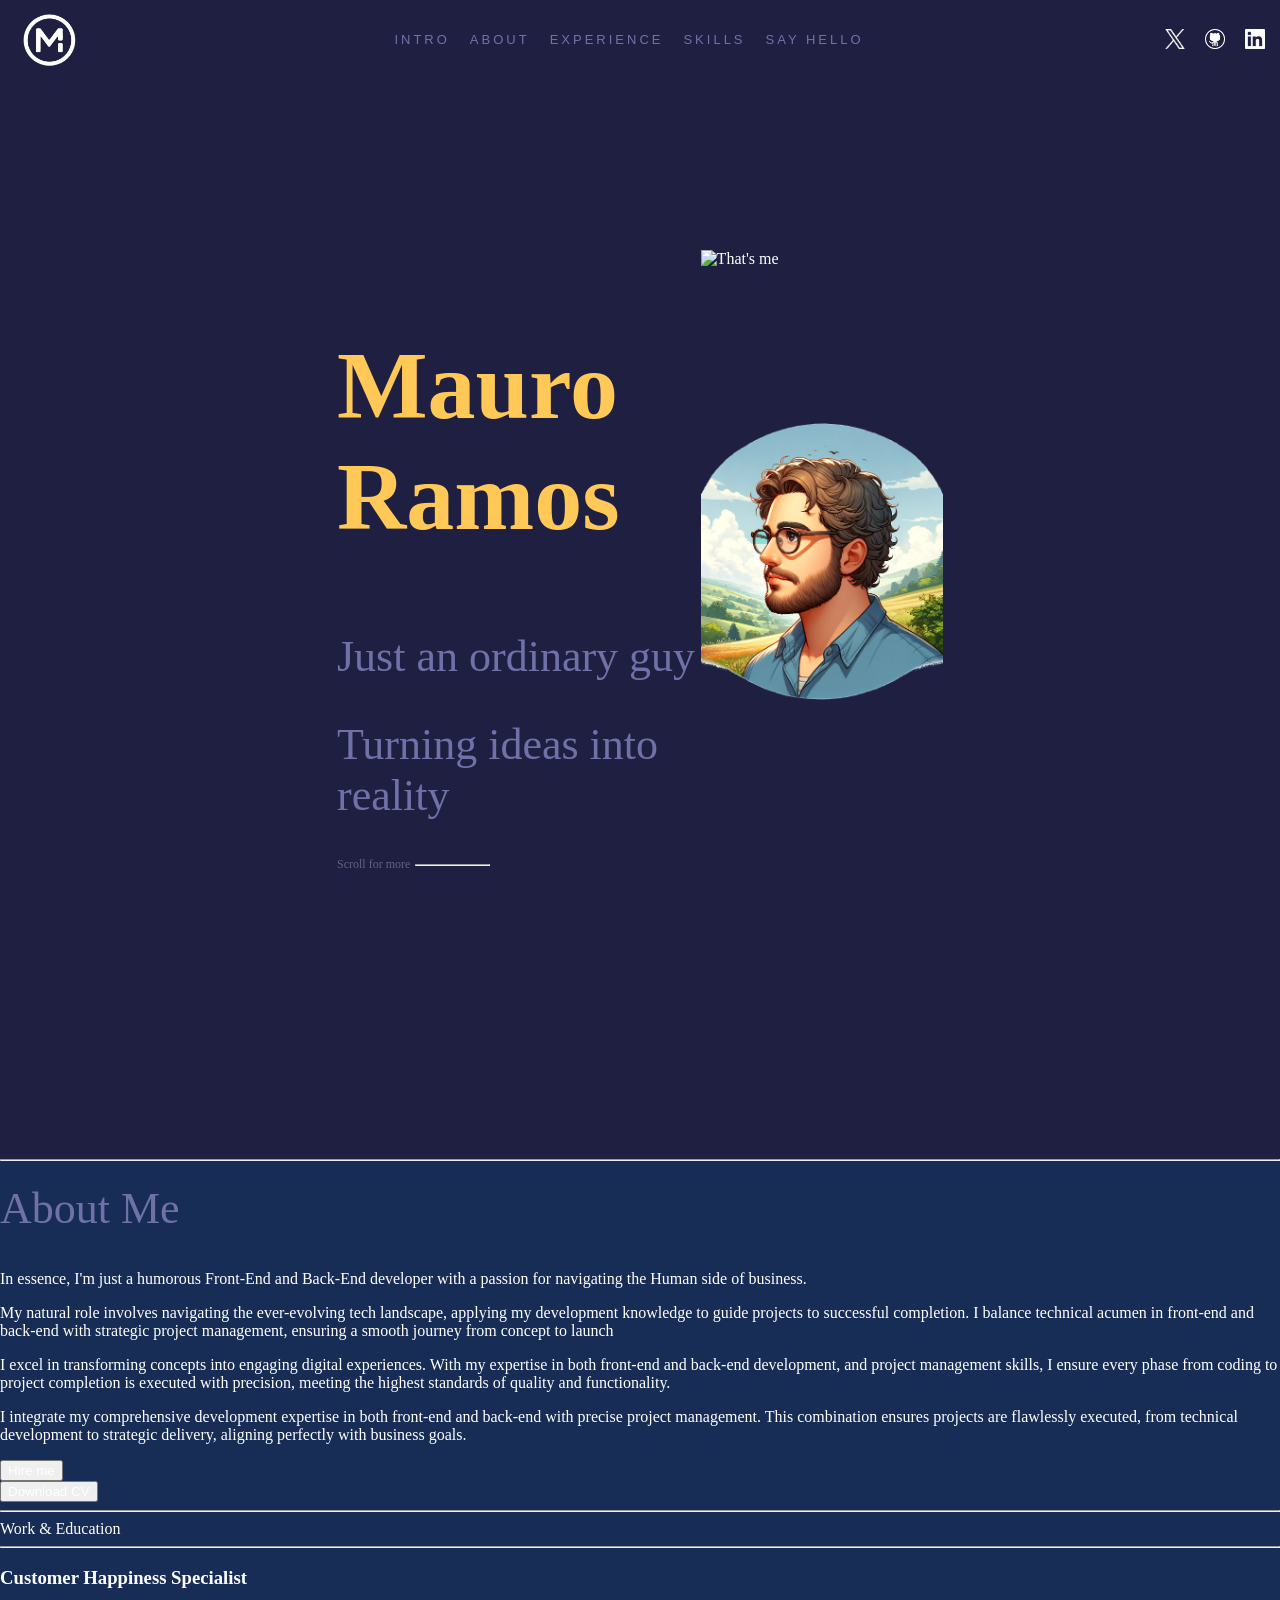
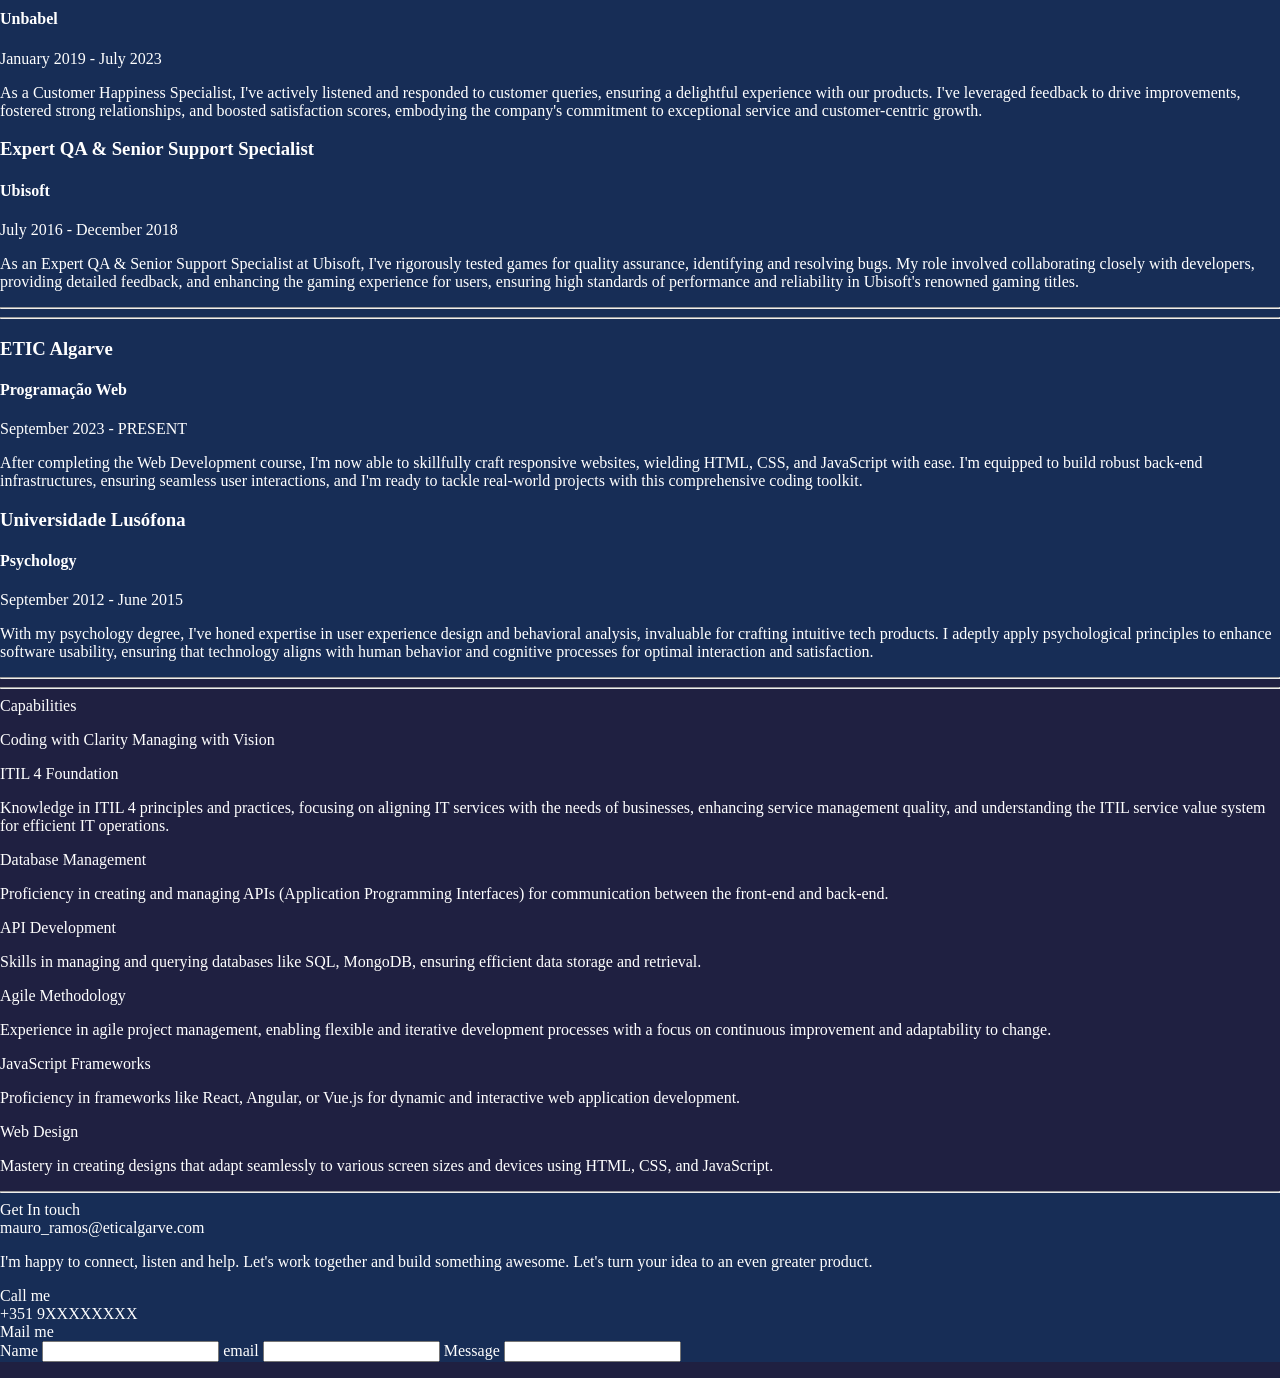
==== index.html @ 8272f9c1 "Initial commit" ====
<!DOCTYPE html>
<html lang="en">
<head>
    <meta charset="UTF-8">
    <meta name="viewport" content="width=device-width, initial-scale=1.0">
    <title></title>
    <link rel="stylesheet" href="styles/style.css">
</head>
<body>
    <header>
        <img class="logoMauro" src="styles/images/LOGO.png" alt="Mauro Ramos">
        <nav>
            <ul class="navList">
                <li>
                    <a class="navListText">Intro</a>
                </li>
                <li>
                    <a class="navListText">About</a>
                </li>
                <li>
                    <a class="navListText">Experience</a>
                </li>
                <li>
                    <a class="navListText">Skills</a>
                </li>
                <li>
                    <a class="navListText">Say Hello</a>
                </li>
            </ul>
        </nav>
        <ul class="logoList">
            <li>
                <a class="logoListLinks"><img class="socialLinkLogo" src="styles/images/X.png"></a>
            </li>
            <li>
                <a class="logoListLinks"><img class="socialLinkLogo" src="styles/images/GIT.png"></a>
            </li>
            <li>
                <a class="logoListLinks"><img class="socialLinkLogo" src="styles/images/IN.png"></a>
            </li>
        </ul>
    </header>
    <section class="heroSection">
            <div class="heroIntroText">
                <h1>Mauro Ramos</h1>
                <h2>Just an ordinary guy</h2>
                <h2>Turning ideas into reality</h2>
                <div class="heroIntroTextSub">
                    Scroll for more <hr class="after">
                </div>
            </div>
            <div class="profilePicContainer">
                <img class="profilePic" src="" alt="That's me">
            </div>
        </div>
    </section>
    <section class="aboutSection">
        <div class="aboutMe">
            <div class="headerAboutSection">
                <h2><hr class="before"> About Me</h2>
            </div>
            <div class="pitchAboutSection">
                <div class="aboutFourGrid">
                    <p>In essence, I'm just a humorous Front-End and Back-End developer with a passion for navigating the Human side of business.</p>
                    <p>My natural role involves navigating the ever-evolving tech landscape, applying my development knowledge to guide projects to successful completion. I balance technical acumen in front-end and back-end with strategic project management, ensuring a smooth journey from concept to launch</p>
                    <p>I excel in transforming concepts into engaging digital experiences. With my expertise in both front-end and back-end development, and project management skills, I ensure every phase from coding to project completion is executed with precision, meeting the highest standards of quality and functionality.</p>
                    <p>I integrate my comprehensive development expertise in both front-end and back-end with precise project management. This combination ensures projects are flawlessly executed, from technical development to strategic delivery, aligning perfectly with business goals.</p>
                </div>
            </div>
            <div class="buttonsAboutSection">
                <div class="aboutTwoGrid">
                    <div class="aboutButton">
                        <button>
                            Hire me
                        </button>
                    </div>
                    <div class="aboutButton">
                        <button>
                            Download CV
                        </button>
                    </div>
                </div>
            </div>
        </div>
        <div class="aboutExperience">
            <div class="headerExperienceSection">
                <hr class="before">
                Work & Education
            </div>
            <div class="experienceSection">
                <div class="experienceColumn">
                    <div class="timeline">
                        <hr class="beforeExperience">
                        <div class="timelineIconWrap">
                            <span class="timelineIcon">
                                <!--Not sure on how to insert Vectors here-->
                            </span>
                        </div>
                        <div class="timelineBlock">
                            <div class="timelineHeader">
                                <h3>Customer Happiness Specialist</h3>
                                <h4>Unbabel</h4>
                                January 2019 - July 2023
                            </div>
                            <p>As a Customer Happiness Specialist, I've actively listened and responded to customer queries, ensuring a delightful experience with our products. I've leveraged feedback to drive improvements, fostered strong relationships, and boosted satisfaction scores, embodying the company's commitment to exceptional service and customer-centric growth.
                            <div class="timelineBullet"></div>
                            <div class="timelineBlock">
                                <div class="timelineHeader">
                                    <h3>Expert QA & Senior Support Specialist</h3>
                                    <h4>Ubisoft</h4>
                                    July 2016 - December 2018
                                </div>
                                <p>As an Expert QA & Senior Support Specialist at Ubisoft, I've rigorously tested games for quality assurance, identifying and resolving bugs. My role involved collaborating closely with developers, providing detailed feedback, and enhancing the gaming experience for users, ensuring high standards of performance and reliability in Ubisoft's renowned gaming titles.
                                <div class="timelineBullet"></div>
                        </div>
                        <hr class="afterExperience">
                                                <hr class="beforeExperience">
                        <div class="timelineIconWrap">
                            <span class="timelineIcon">
                                <!--Not sure on how to insert Vectors here-->
                            </span>
                        </div>
                        <div class="timelineBlock">
                            <div class="timelineHeader">
                                <h3>ETIC Algarve</h3>
                                <h4>Programação Web</h4>
                                September 2023 - PRESENT
                            </div>
                            <p>After completing the Web Development course, I'm now able to skillfully craft responsive websites, wielding HTML, CSS, and JavaScript with ease. I'm equipped to build robust back-end infrastructures, ensuring seamless user interactions, and I'm ready to tackle real-world projects with this comprehensive coding toolkit.
                            <div class="timelineBullet"></div>
                            <div class="timelineBlock">
                                <div class="timelineHeader">
                                    <h3>Universidade Lusófona</h3>
                                    <h4>Psychology</h4>
                                    September 2012 - June 2015
                                </div>
                                <p>With my psychology degree, I've honed expertise in user experience design and behavioral analysis, invaluable for crafting intuitive tech products. I adeptly apply psychological principles to enhance software usability, ensuring that technology aligns with human behavior and cognitive processes for optimal interaction and satisfaction.
                                <div class="timelineBullet"></div>
                        </div>
                        <hr class="afterExperience">
                    </div>
                </div>
            </div>
        </div>
    </section>
    <section class="skillSection">
        <div class="headerSkillSection">
            <div class="headerInformation">
                <div class="heading">
                    <hr class="before">
                    Capabilities
                    <p class="section-desc">Coding with Clarity Managing with Vision</p>
                </div>
            </div>
        </div>
        <div class="skillDescription">
            <div class="column">
                <div class="columnMargin">
                    <div class="itilFour">
                        ITIL 4 Foundation
                        <p>Knowledge in ITIL 4 principles and practices, focusing on aligning IT services with the needs of businesses, enhancing service management quality, and understanding the ITIL service value system for efficient IT operations.</p>
                    </div>
                </div>
                <div class="columnMargin">
                    <div class="databaseManagement">
                        Database Management
                        <p>Proficiency in creating and managing APIs (Application Programming Interfaces) for communication between the front-end and back-end.</p>
                    </div>
                </div>
                <div class="columnMargin">
                    <div class="apiDevelopment">
                        API Development
                        <p>Skills in managing and querying databases like SQL, MongoDB, ensuring efficient data storage and retrieval.</p>
                    </div>
                </div>
                <div class="columnMargin">
                    <div class="agileMethodology">
                        Agile Methodology
                        <p>Experience in agile project management, enabling flexible and iterative development processes with a focus on continuous improvement and adaptability to change.</p>
                    </div>
                </div>
                <div class="columnMargin">
                    <div class="javascriptFrameworks">
                        JavaScript Frameworks
                        <p>Proficiency in frameworks like React, Angular, or Vue.js for dynamic and interactive web application development.</p>
                    </div>
                </div>
                <div class="columnMargin">
                    <div class="webDesign">
                        Web Design
                        <p>Mastery in creating designs that adapt seamlessly to various screen sizes and devices using HTML, CSS, and JavaScript.</p>
                    </div>
                </div>
            </div>
        </div>
    </section>
    <section class="contactSection">
        <div class="row">
            <hr class="before">
            Get In touch
        </div>
        <div class="row">
            <div class="column">
                mauro_ramos@eticalgarve.com
            </div>
            <p class="description">I'm happy to connect, listen and help. Let's work together and build something awesome. Let's turn your idea to an even greater product.</p>
        </div>
        <div class="row">
            <div class="columnMargin">
                <div class="column">
                    Call me
                    <br>
                    +351 9XXXXXXXX
                </div>
            </div>
            <div class="columnMargin">
                <div class="column">
                    Mail me
                    <div class="form">
                        Name
                        <input type="text" name="Name">
                        email
                        <input type="text" name="email">
                        Message
                        <input type="text" name="Message">
                    </div>
                </div>
            </div>
        </div>
    </section>
</body>
</html>


<section class="aboutSection">
    <header class="navigation">
        <nav class="navMenu">
            <ul class="navList">
                <li class="navItem"></li>
                <li class="navItem"></li>
                <li class="navItem"></li>
                <li class="navItem"></li>
            </ul>
        </nav>
    </header>
    <footer class="footerSection">
        <p class="footerInfo"></p>
        <p class="footerInfo"></p>
    </footer>
</section>
---- styles/style.css ----
* {
box-sizing: border-box;
color: white;
}

h1 {
    color: #FFC857;
    font-family: Roboto Condensed;
    font-size: 96px;
    font-style: normal;
    font-weight: 700; 
}

h2 {
    color: #7071A9;
    font-family: Frank Ruhl Libre;
    font-size: 44px;
    font-style: normal;
    font-weight: 500;  
}

.after {
    color: #FFC857;
    width: 75px;
    height: 2px;
    margin-left: 5px;
}

body {
    background: #1F2041;
    margin: 0;
}

header {
    position: fixed;
    width: 100%;
    height: 78px;
    padding: 5px;
    display: flex;
    justify-content:  space-between;
    align-items: center;
    background: #1F2041;
}

.logoMauro {
    height: 100%;
    cursor: pointer;
    padding: 0px 10px
}


.navList {
    cursor: pointer;
    list-style: none;
    display: flex;
    justify-content: space-between;
    margin: auto;
    padding: 0px 0px 0px 10px;
}

.navList li {
    cursor: pointer;
    padding: 0 10px;
}


.navList li .navListText {
    color: #7071A9;
    text-align: center;
    font-family: Arial;
    font-size: 13px;
    letter-spacing: 3px;
    text-transform: uppercase;
}

.navList li:hover .navListText {
    color: yellow;
}

.logoList {
    display: flex;
    list-style: none;
    padding: 0;
    margin: 0;
    flex-shrink: 1;
}

.logoListLinks {
display: flex;
padding: 10px 10px 10px 10px;
cursor: pointer;
}

.logoListLinks:hover {
opacity: 0.5;
}

.socialLinkLogo {
height: 20px;
aspect-ratio: auto;
}

section {
    width: 100%;
}

.heroSection {
    padding: 250px 337px;
    display: flex;
    flex-direction: row;
    justify-content: space-between;
}

.heroContainer {
    display: flex;
    justify-content: center;
}

.profilePicContainer {
    display:flex;
    justify-self: flex-end;
    background-image: url(images/PFP.png);
    background-size: contain;
  width: 40%;
  background-repeat: no-repeat;
  background-position: center;

}

.profilePic {

}

.heroIntroText {
    width:60%;
}

.heroIntroTextSub {
    color: rgba(255, 255, 255, 0.30);
    font-family: Roboto;
    font-size: 12px;
    font-style: normal;
    font-weight: 400; 
    display: flex;
    flex-direction: row;
    align-items: center;
}

.aboutSection {
    background-color: #172D56;
}

.contactSection {
    background-color: #172D56;
}
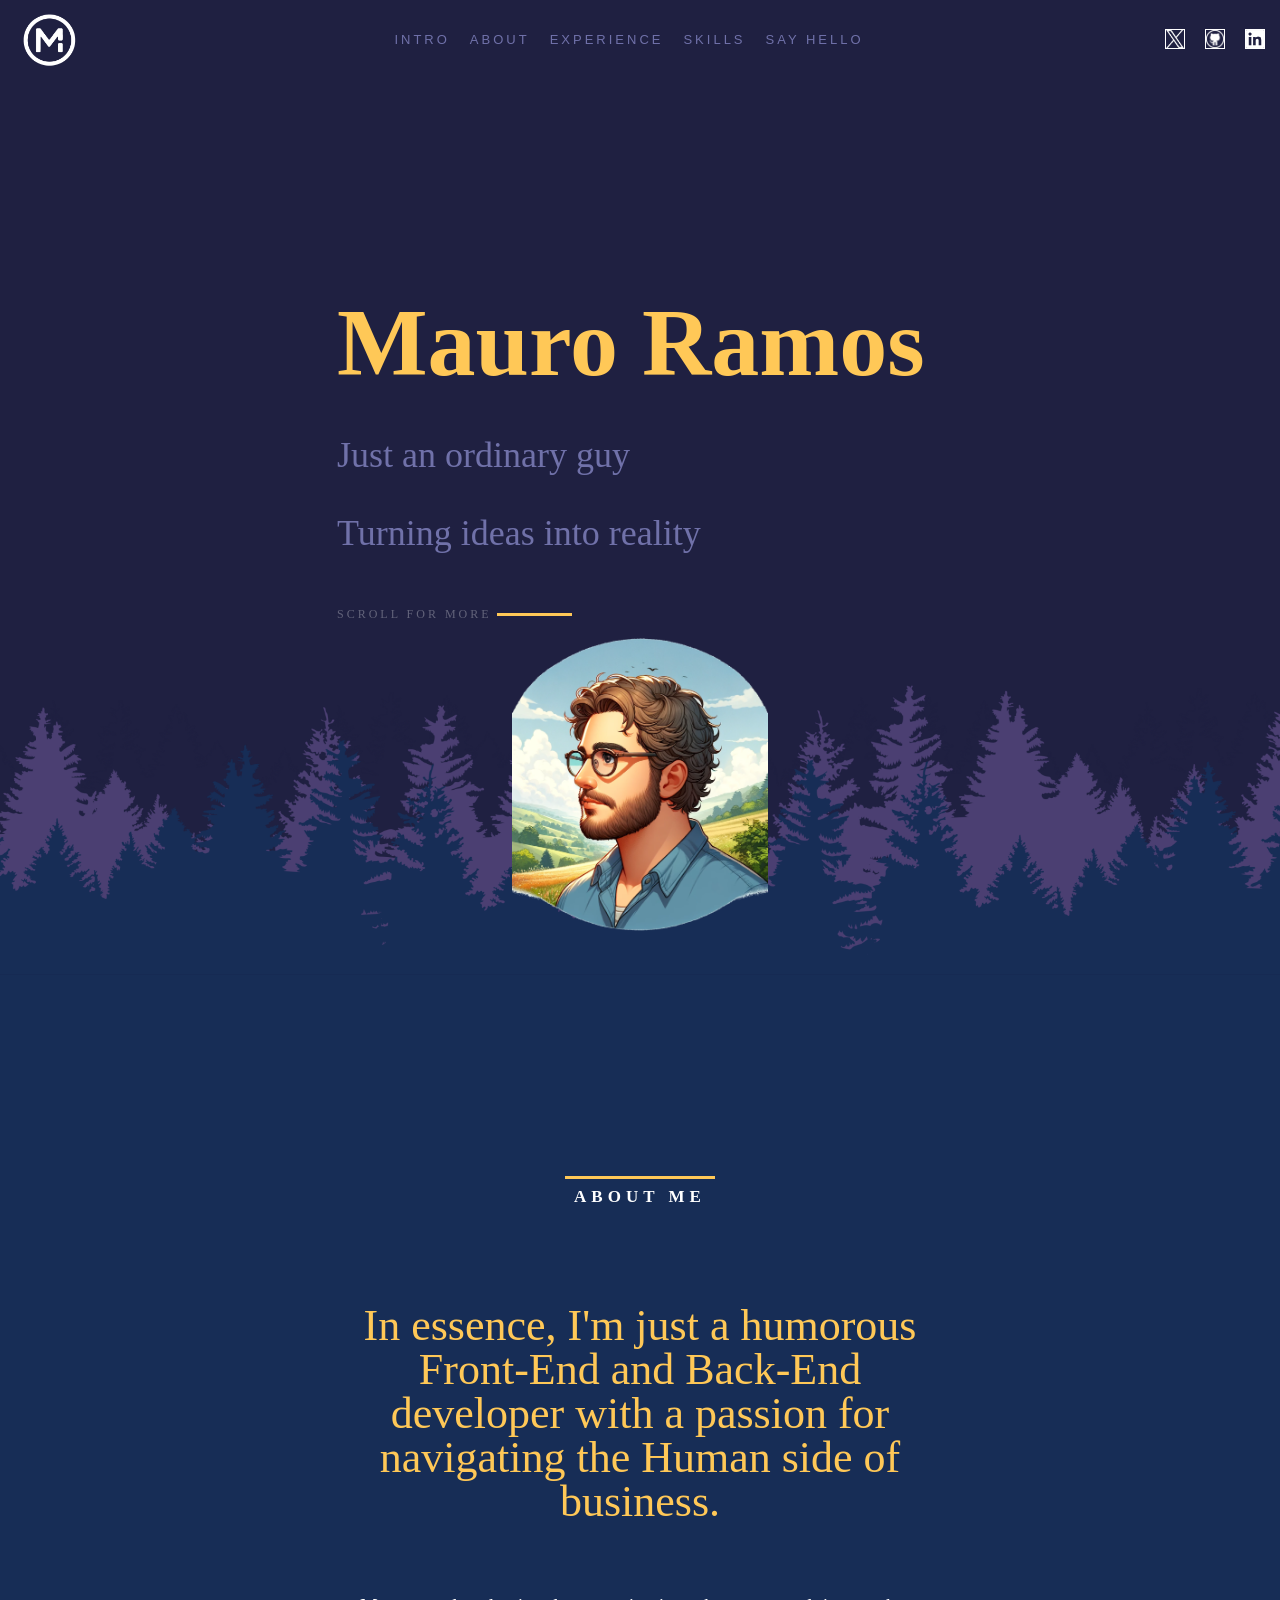
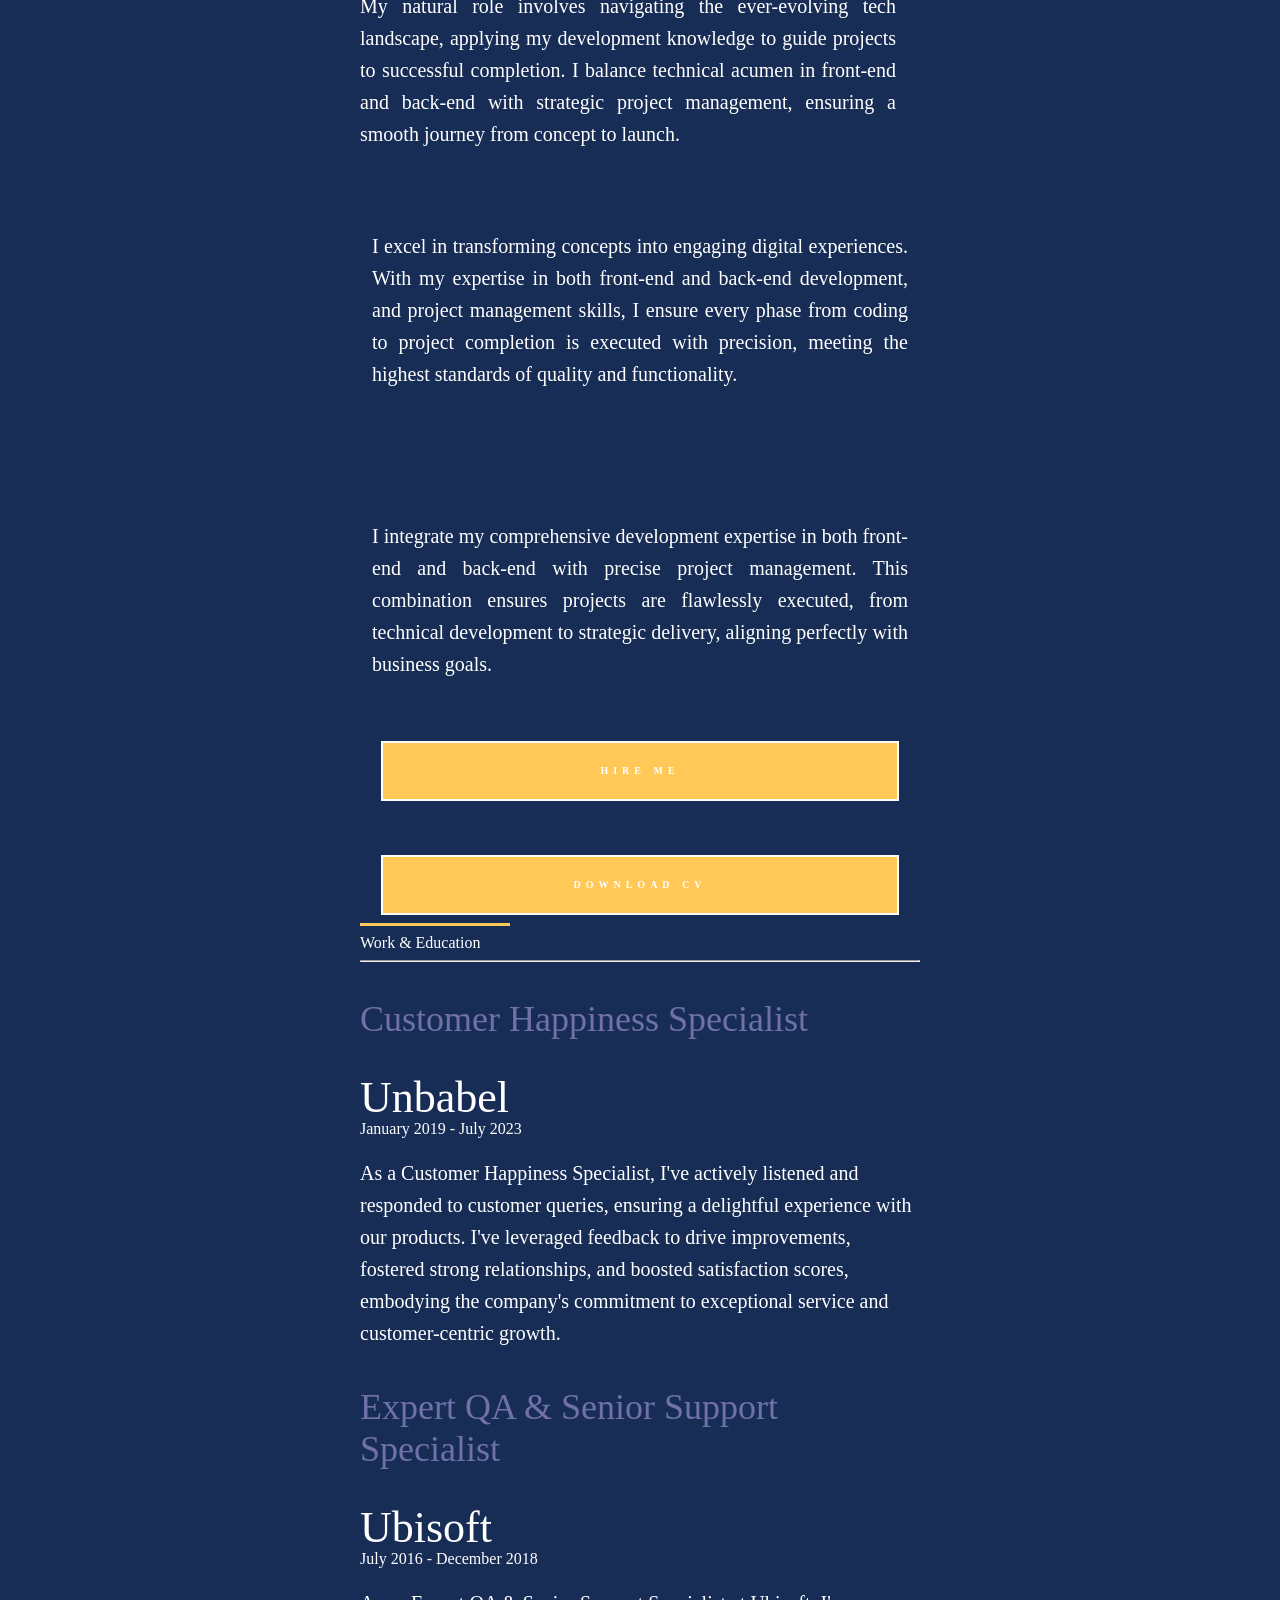
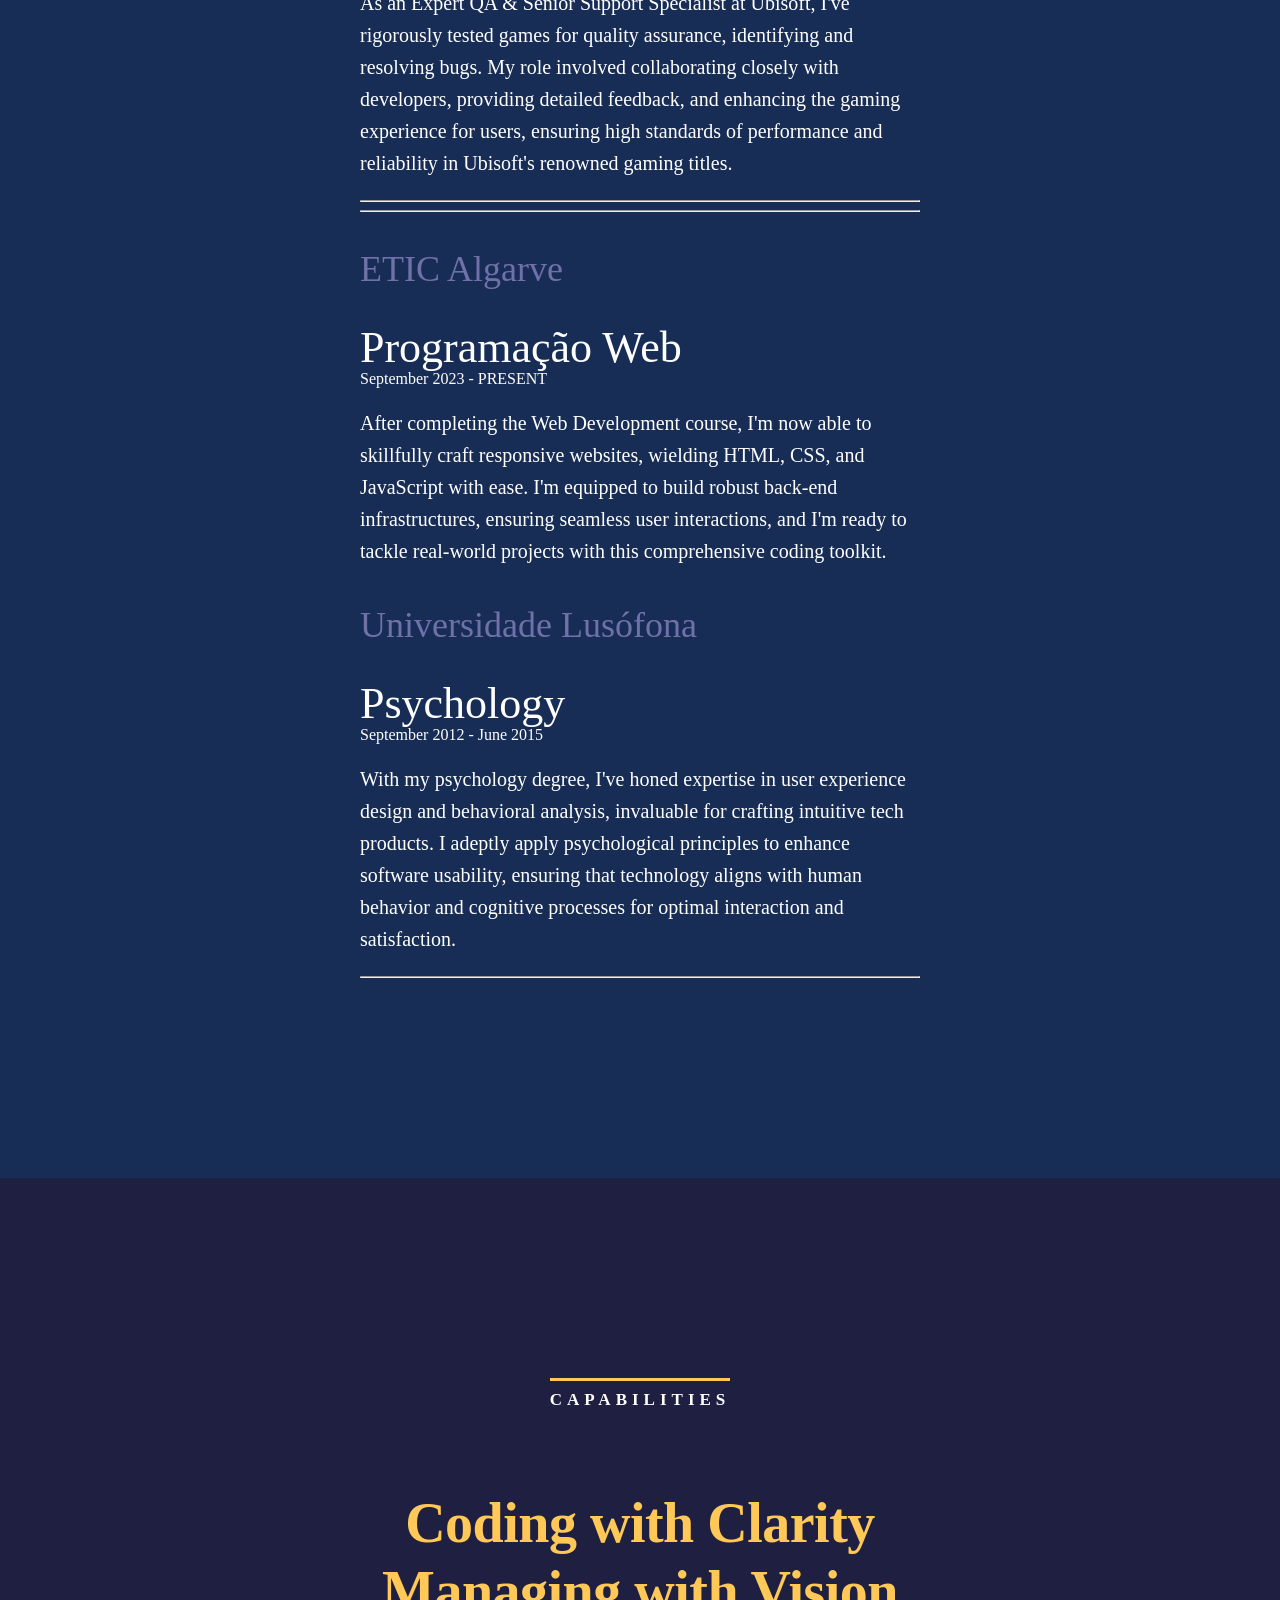
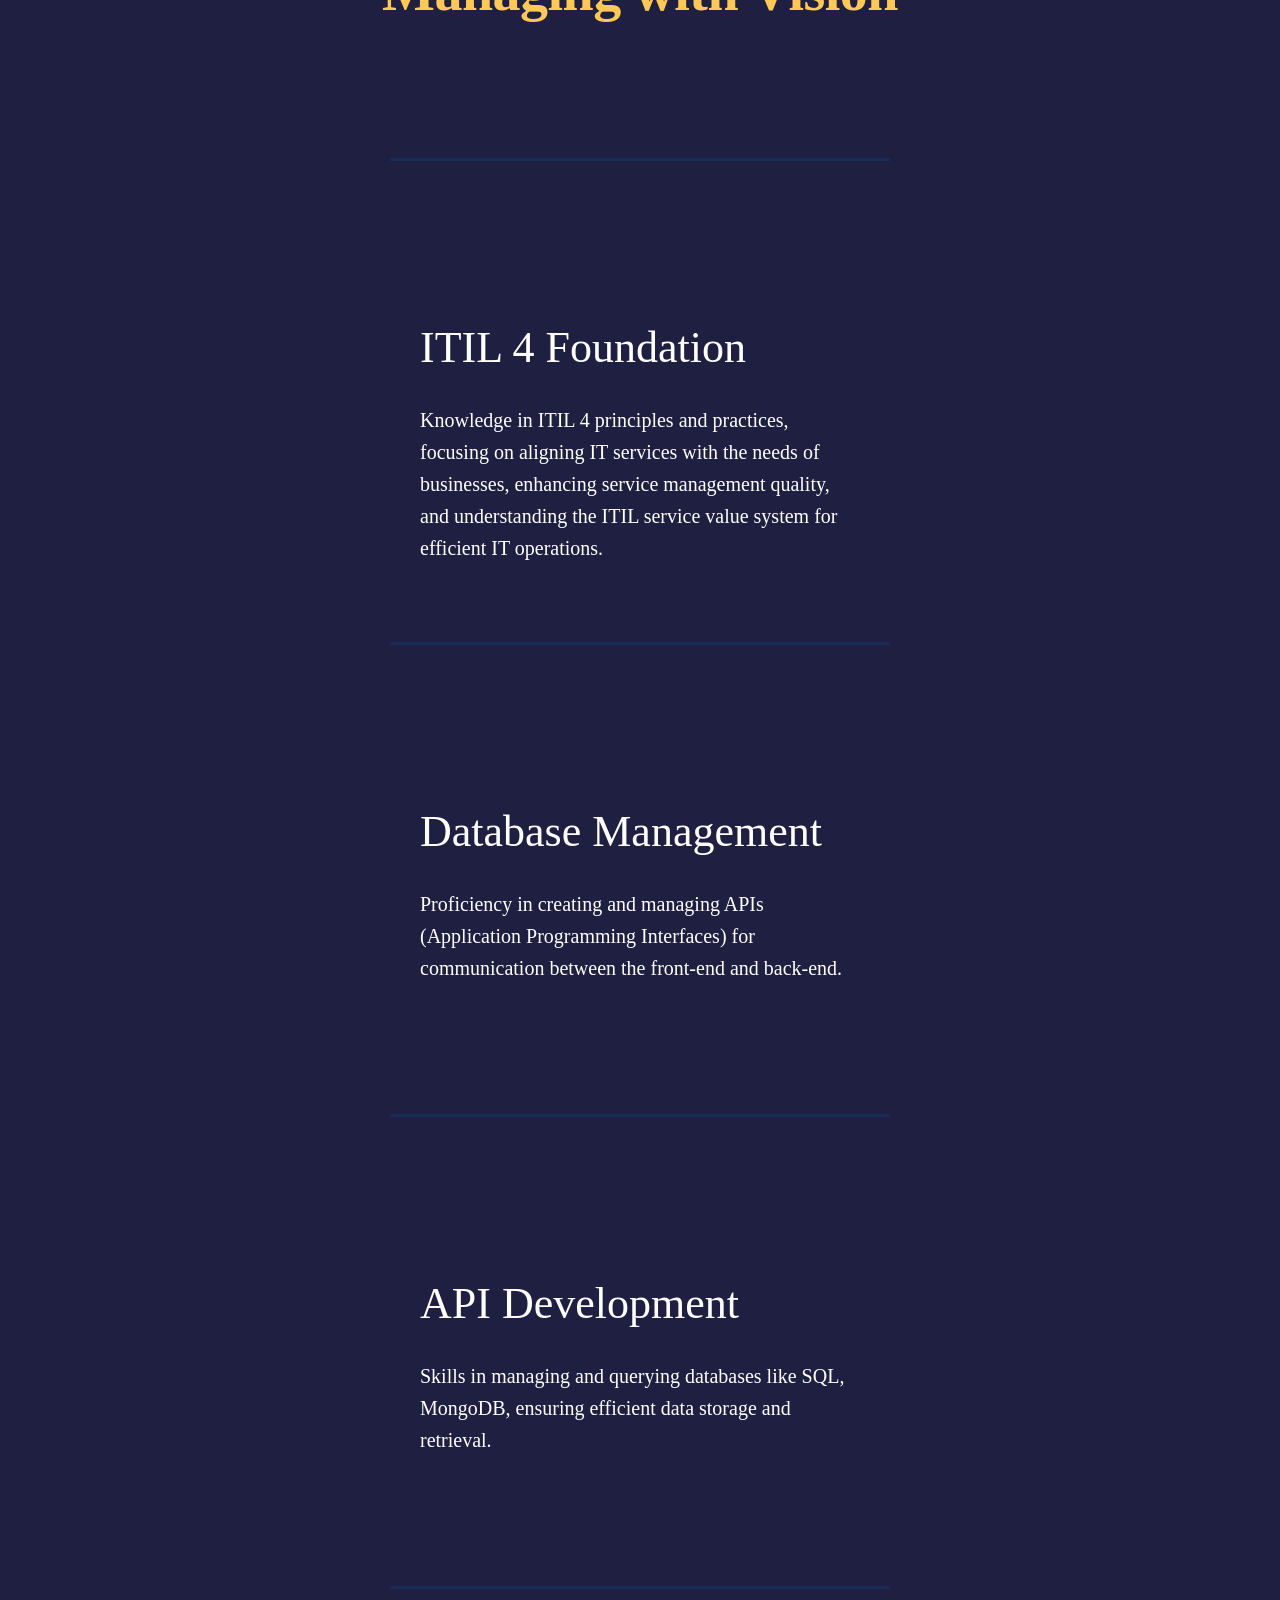
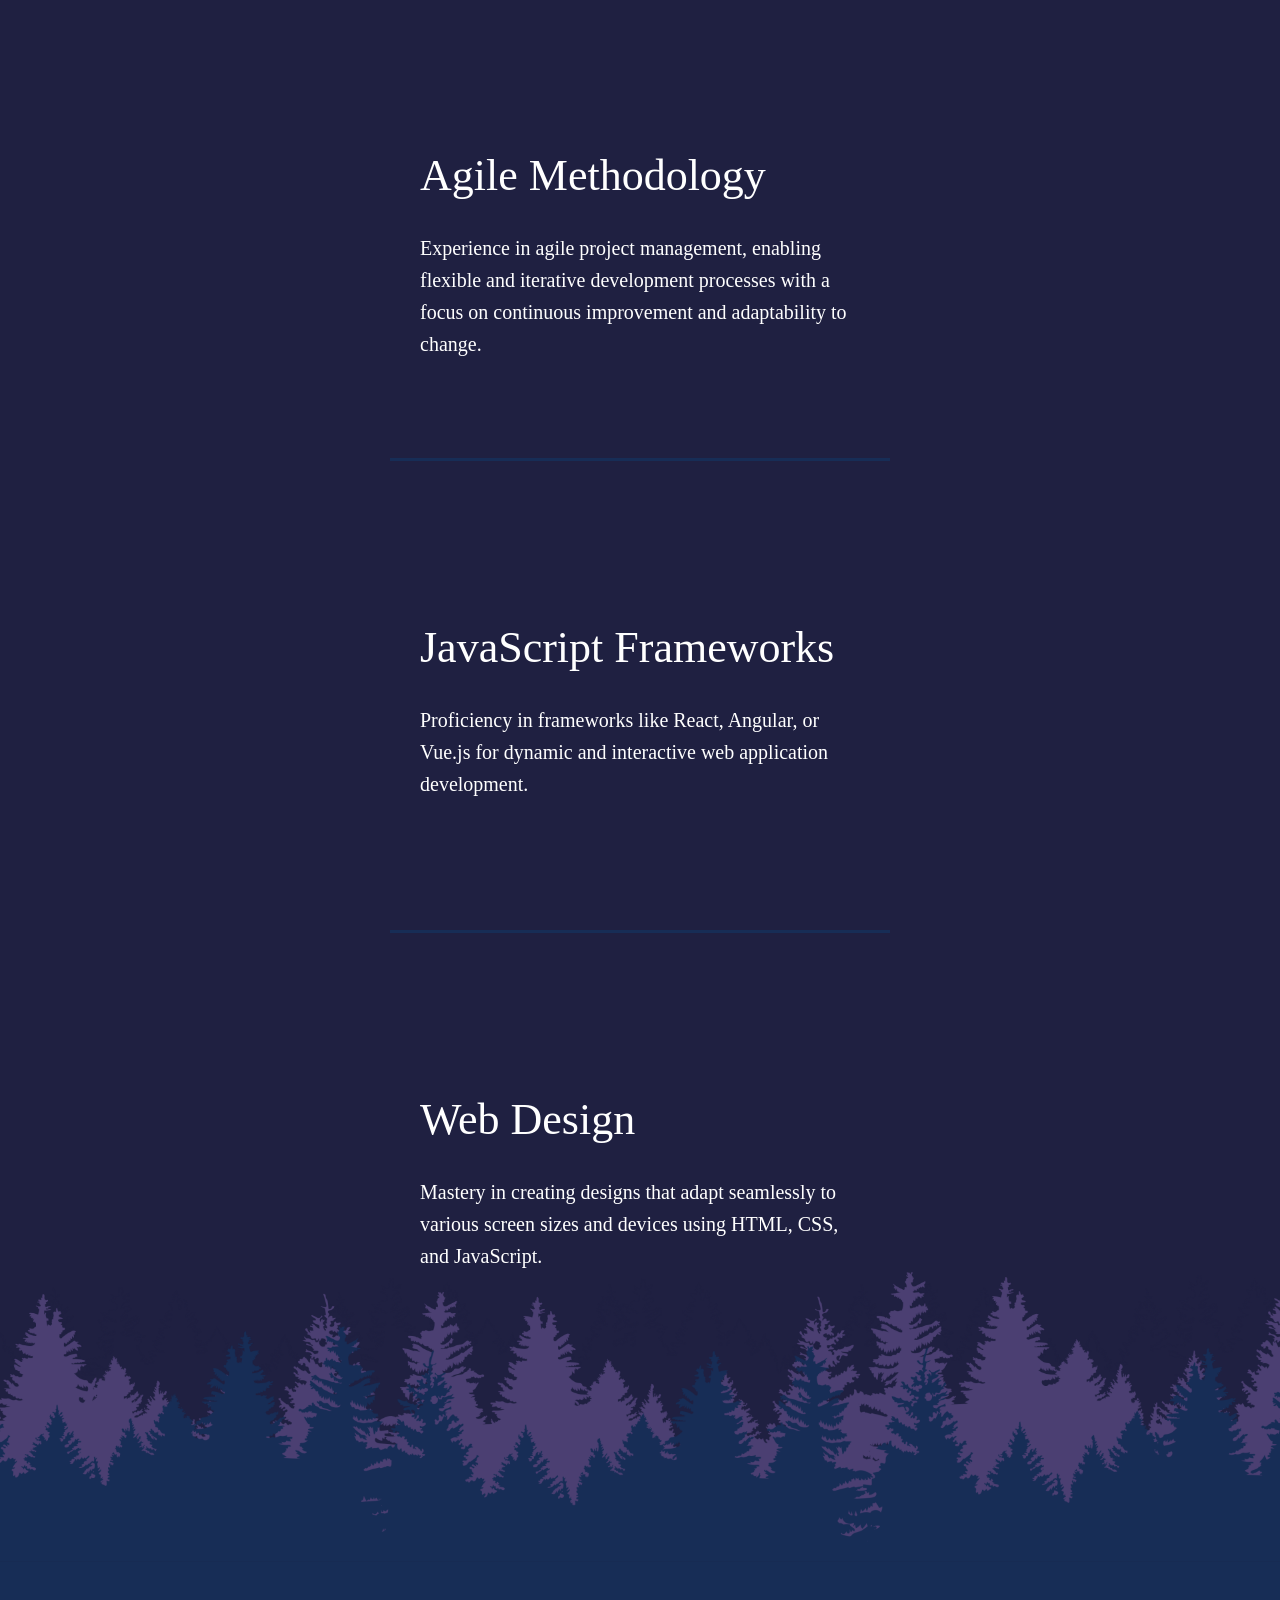
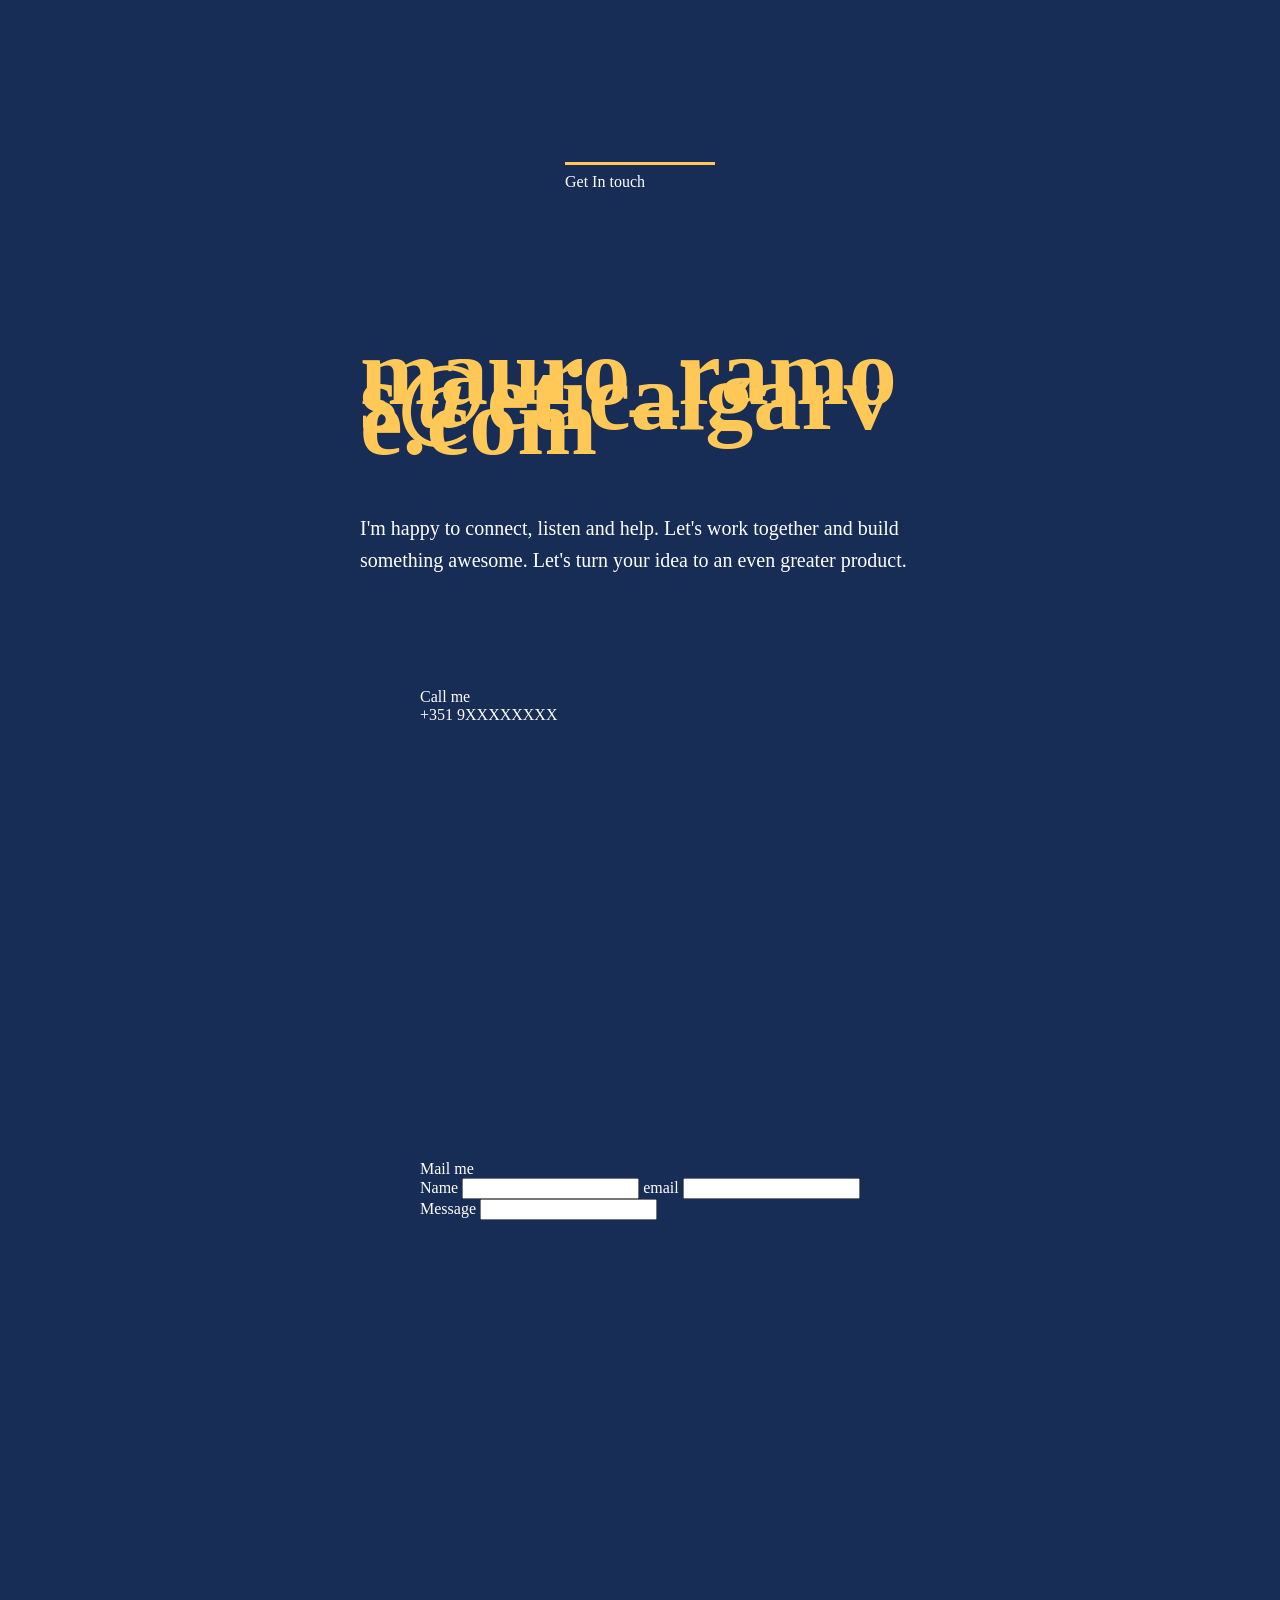
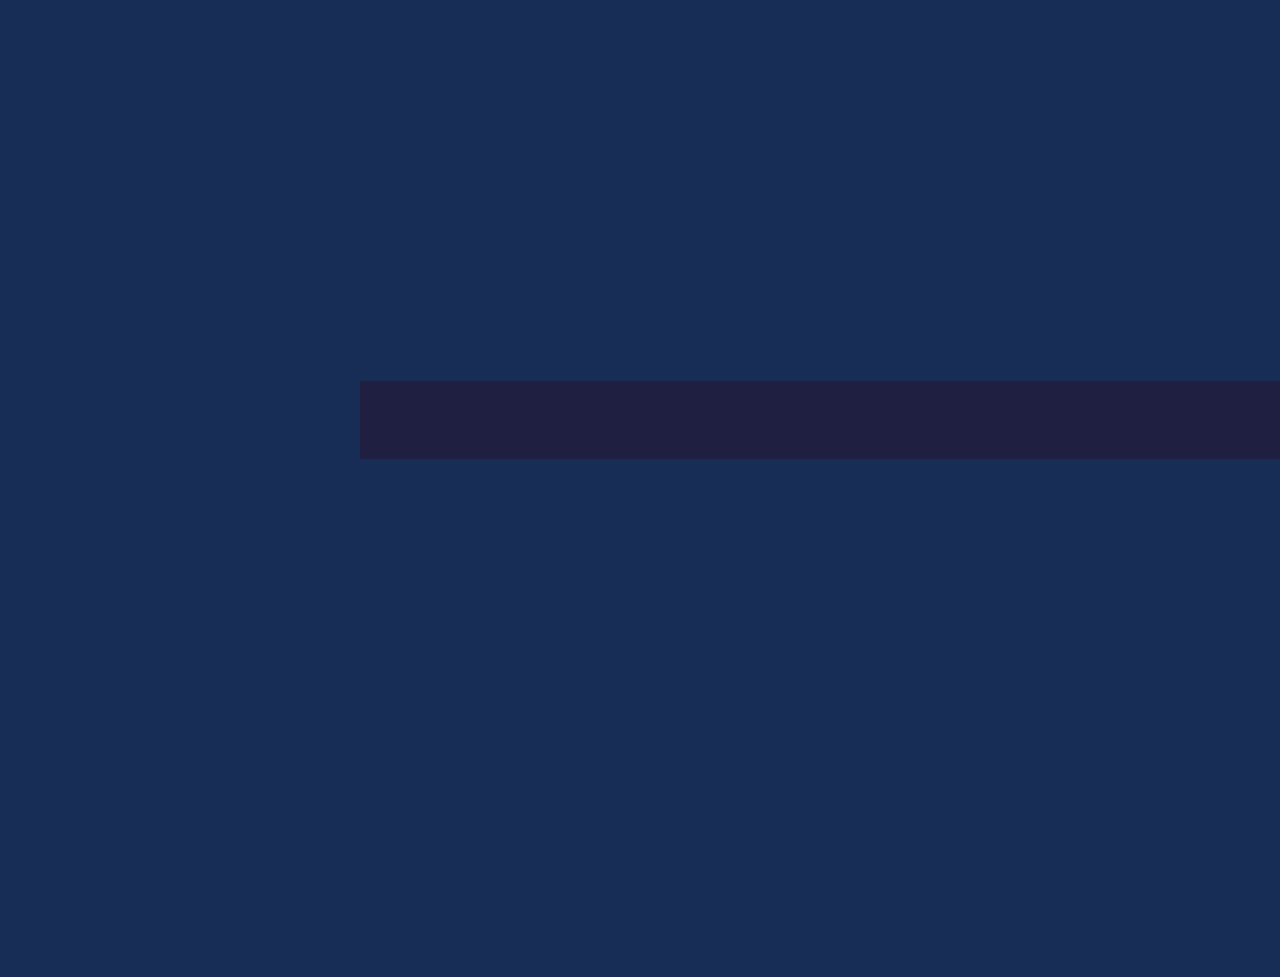
==== commit 2389a0d4: "[FEAT] Updated Sections" ====
--- a/index.html
+++ b/index.html
@@ -41,155 +41,166 @@
         </ul>
     </header>
     <section class="heroSection">
-            <div class="heroIntroText">
-                <h1>Mauro Ramos</h1>
-                <h2>Just an ordinary guy</h2>
-                <h2>Turning ideas into reality</h2>
-                <div class="heroIntroTextSub">
-                    Scroll for more <hr class="after">
-                </div>
-            </div>
-            <div class="profilePicContainer">
-                <img class="profilePic" src="" alt="That's me">
-            </div>
+        <div class="heroIntroText">
+            <h1>Mauro Ramos</h1>
+            <h3>Just an ordinary guy</h3>
+            <h3>Turning ideas into reality</h3>
+            <div class="heroIntroTextSub">
+                <p class="subIntro">Scroll for more</p> <hr class="after">
+            </div>
+        </div>
+        <div class="profilePicContainer">
+            <img class="profilePic" src="styles/images/PFP.png" alt="That's me!">
+        </div>
         </div>
     </section>
     <section class="aboutSection">
-        <div class="aboutMe">
-            <div class="headerAboutSection">
-                <h2><hr class="before"> About Me</h2>
-            </div>
-            <div class="pitchAboutSection">
-                <div class="aboutFourGrid">
-                    <p>In essence, I'm just a humorous Front-End and Back-End developer with a passion for navigating the Human side of business.</p>
-                    <p>My natural role involves navigating the ever-evolving tech landscape, applying my development knowledge to guide projects to successful completion. I balance technical acumen in front-end and back-end with strategic project management, ensuring a smooth journey from concept to launch</p>
-                    <p>I excel in transforming concepts into engaging digital experiences. With my expertise in both front-end and back-end development, and project management skills, I ensure every phase from coding to project completion is executed with precision, meeting the highest standards of quality and functionality.</p>
-                    <p>I integrate my comprehensive development expertise in both front-end and back-end with precise project management. This combination ensures projects are flawlessly executed, from technical development to strategic delivery, aligning perfectly with business goals.</p>
+        <div class="aboutContainer">
+            <div class="aboutHeader">
+                <hr class="before">
+                About me
+            </div>
+            <div class="aboutGrid">
+                <div class="divider">
+                    <p class="lead">
+                        In essence, I'm just a humorous Front-End and Back-End developer with a passion for navigating the Human side of business.
+                    </p>
+                    <p> My natural role involves navigating the ever-evolving tech landscape, applying my development knowledge to guide projects to successful completion. I balance technical acumen in front-end and back-end with strategic project management, ensuring a smooth journey from concept to launch.
+                    </p>
+                </div>
+                <div class="divider">
+                    <p>I excel in transforming concepts into engaging digital experiences. With my expertise in both front-end and back-end development, and project management skills, I ensure every phase from coding to project completion is executed with precision, meeting the highest standards of quality and functionality.
+                    </p>
+                    <p>I integrate my comprehensive development expertise in both front-end and back-end with precise project management. This combination ensures projects are flawlessly executed, from technical development to strategic delivery, aligning perfectly with business goals.
+                    </p>
                 </div>
             </div>
             <div class="buttonsAboutSection">
-                <div class="aboutTwoGrid">
-                    <div class="aboutButton">
-                        <button>
-                            Hire me
-                        </button>
-                    </div>
-                    <div class="aboutButton">
-                        <button>
-                            Download CV
-                        </button>
-                    </div>
-                </div>
-            </div>
-        </div>
-        <div class="aboutExperience">
-            <div class="headerExperienceSection">
-                <hr class="before">
-                Work & Education
-            </div>
-            <div class="experienceSection">
-                <div class="experienceColumn">
-                    <div class="timeline">
-                        <hr class="beforeExperience">
-                        <div class="timelineIconWrap">
-                            <span class="timelineIcon">
-                                <!--Not sure on how to insert Vectors here-->
-                            </span>
+                <div class="hireButton">
+                    <button type="button">
+                        Hire me
+                    </button>
+                </div>
+                <div class="hireButton">
+                    <button type="button">
+                        Download CV
+                    </button>
+                </div>
+            </div>
+        <div class="experienceSection">
+            <div class="aboutExperience">
+                <div class="headerExperienceSection">
+                    <hr class="before">
+                    Work & Education
+                </div>
+            </div>
+            <div class="experienceColumn">
+                <div class="timeline">
+                    <hr class="beforeExperience">
+                    <div class="timelineIconWrap">
+                        <span class="timelineIcon">
+                            <!--Not sure on how to insert Vectors here-->
+                        </span>
+                    </div>
+                    <d  iv class="timelineBlock">
+                        <div class="timelineHeader">
+                            <h3>Customer Happiness Specialist</h3>
+                            <h4>Unbabel</h4>
+                            January 2019 - July 2023
+                        </div>
+                        <p>As a Customer Happiness Specialist, I've actively listened and responded to customer queries, ensuring a delightful experience with our products. I've leveraged feedback to drive improvements, fostered strong relationships, and boosted satisfaction scores, embodying the company's commitment to exceptional service and customer-centric growth.</p>
+                        <div class="timelineBullet">
+
                         </div>
                         <div class="timelineBlock">
                             <div class="timelineHeader">
-                                <h3>Customer Happiness Specialist</h3>
-                                <h4>Unbabel</h4>
-                                January 2019 - July 2023
-                            </div>
-                            <p>As a Customer Happiness Specialist, I've actively listened and responded to customer queries, ensuring a delightful experience with our products. I've leveraged feedback to drive improvements, fostered strong relationships, and boosted satisfaction scores, embodying the company's commitment to exceptional service and customer-centric growth.
-                            <div class="timelineBullet"></div>
-                            <div class="timelineBlock">
-                                <div class="timelineHeader">
-                                    <h3>Expert QA & Senior Support Specialist</h3>
-                                    <h4>Ubisoft</h4>
-                                    July 2016 - December 2018
-                                </div>
-                                <p>As an Expert QA & Senior Support Specialist at Ubisoft, I've rigorously tested games for quality assurance, identifying and resolving bugs. My role involved collaborating closely with developers, providing detailed feedback, and enhancing the gaming experience for users, ensuring high standards of performance and reliability in Ubisoft's renowned gaming titles.
-                                <div class="timelineBullet"></div>
-                        </div>
-                        <hr class="afterExperience">
-                                                <hr class="beforeExperience">
-                        <div class="timelineIconWrap">
-                            <span class="timelineIcon">
-                                <!--Not sure on how to insert Vectors here-->
-                            </span>
-                        </div>
+                                <h3>Expert QA & Senior Support Specialist</h3>
+                                <h4>Ubisoft</h4>
+                                July 2016 - December 2018
+                            </div>
+                            <p>As an Expert QA & Senior Support Specialist at Ubisoft, I've rigorously tested games for quality assurance, identifying and resolving bugs. My role involved collaborating closely with developers, providing detailed feedback, and enhancing the gaming experience for users, ensuring high standards of performance and reliability in Ubisoft's renowned gaming titles.</p>
+                            <div class="timelineBullet">
+
+                            </div>
+                        </div>
+                    </div>
+                    <hr class="afterExperience">
+                                            <hr class="beforeExperience">
+                    <div class="timelineIconWrap">
+                        <span class="timelineIcon">
+                            <!--Not sure on how to insert Vectors here-->
+                        </span>
+                    </div>
+                    <div class="timelineBlock">
+                        <div class="timelineHeader">
+                            <h3>ETIC Algarve</h3>
+                            <h4>Programação Web</h4>
+                            September 2023 - PRESENT
+                        </div>
+                        <p>After completing the Web Development course, I'm now able to skillfully craft responsive websites, wielding HTML, CSS, and JavaScript with ease. I'm equipped to build robust back-end infrastructures, ensuring seamless user interactions, and I'm ready to tackle real-world projects with this comprehensive coding toolkit.</p>
+                        <div class="timelineBullet"></div>
                         <div class="timelineBlock">
                             <div class="timelineHeader">
-                                <h3>ETIC Algarve</h3>
-                                <h4>Programação Web</h4>
-                                September 2023 - PRESENT
-                            </div>
-                            <p>After completing the Web Development course, I'm now able to skillfully craft responsive websites, wielding HTML, CSS, and JavaScript with ease. I'm equipped to build robust back-end infrastructures, ensuring seamless user interactions, and I'm ready to tackle real-world projects with this comprehensive coding toolkit.
-                            <div class="timelineBullet"></div>
-                            <div class="timelineBlock">
-                                <div class="timelineHeader">
-                                    <h3>Universidade Lusófona</h3>
-                                    <h4>Psychology</h4>
-                                    September 2012 - June 2015
-                                </div>
-                                <p>With my psychology degree, I've honed expertise in user experience design and behavioral analysis, invaluable for crafting intuitive tech products. I adeptly apply psychological principles to enhance software usability, ensuring that technology aligns with human behavior and cognitive processes for optimal interaction and satisfaction.
-                                <div class="timelineBullet"></div>
+                                <h3>Universidade Lusófona</h3>
+                                <h4>Psychology</h4>
+                                September 2012 - June 2015
+                            </div>
+                            <p>With my psychology degree, I've honed expertise in user experience design and behavioral analysis, invaluable for crafting intuitive tech products. I adeptly apply psychological principles to enhance software usability, ensuring that technology aligns with human behavior and cognitive processes for optimal interaction and satisfaction.</p>
+                            <div class="timelineBullet">
+
+                            </div>
                         </div>
                         <hr class="afterExperience">
                     </div>
                 </div>
-            </div>
         </div>
     </section>
     <section class="skillSection">
-        <div class="headerSkillSection">
-            <div class="headerInformation">
-                <div class="heading">
-                    <hr class="before">
-                    Capabilities
-                    <p class="section-desc">Coding with Clarity Managing with Vision</p>
-                </div>
-            </div>
-        </div>
-        <div class="skillDescription">
-            <div class="column">
-                <div class="columnMargin">
-                    <div class="itilFour">
-                        ITIL 4 Foundation
-                        <p>Knowledge in ITIL 4 principles and practices, focusing on aligning IT services with the needs of businesses, enhancing service management quality, and understanding the ITIL service value system for efficient IT operations.</p>
-                    </div>
-                </div>
-                <div class="columnMargin">
-                    <div class="databaseManagement">
-                        Database Management
-                        <p>Proficiency in creating and managing APIs (Application Programming Interfaces) for communication between the front-end and back-end.</p>
-                    </div>
-                </div>
-                <div class="columnMargin">
-                    <div class="apiDevelopment">
-                        API Development
-                        <p>Skills in managing and querying databases like SQL, MongoDB, ensuring efficient data storage and retrieval.</p>
-                    </div>
-                </div>
-                <div class="columnMargin">
-                    <div class="agileMethodology">
-                        Agile Methodology
-                        <p>Experience in agile project management, enabling flexible and iterative development processes with a focus on continuous improvement and adaptability to change.</p>
-                    </div>
-                </div>
-                <div class="columnMargin">
-                    <div class="javascriptFrameworks">
-                        JavaScript Frameworks
-                        <p>Proficiency in frameworks like React, Angular, or Vue.js for dynamic and interactive web application development.</p>
-                    </div>
-                </div>
-                <div class="columnMargin">
-                    <div class="webDesign">
-                        Web Design
-                        <p>Mastery in creating designs that adapt seamlessly to various screen sizes and devices using HTML, CSS, and JavaScript.</p>
-                    </div>
+        <div class="headerSkillContainer">
+            <div class="headerSkill">
+                <hr class="before">
+                Capabilities
+            </div>
+            <div class="headerDescription">
+                <h2>Coding with Clarity</h2>
+                <h2>Managing with Vision</h2>
+            </div>
+        </div>
+        <div class="skillGrid">
+            <div class="skillContainer">
+                <div class="skillCard">
+                    <h4>ITIL 4 Foundation</h4>
+                    <p>Knowledge in ITIL 4 principles and practices, focusing on aligning IT services with the needs of businesses, enhancing service management quality, and understanding the ITIL service value system for efficient IT operations.</p>
+                </div>
+            </div>
+            <div class="skillContainer">
+                <div class="skillCard">
+                    <h4>Database Management</h4>
+                    <p>Proficiency in creating and managing APIs (Application Programming Interfaces) for communication between the front-end and back-end.</p>
+                </div>
+            </div>
+            <div class="skillContainer">
+                <div class="skillCard">
+                    <h4>API Development</h4>
+                    <p>Skills in managing and querying databases like SQL, MongoDB, ensuring efficient data storage and retrieval.</p>
+                </div>
+            </div>
+            <div class="skillContainer">
+                <div class="skillCard">
+                    <h4>Agile Methodology</h4>
+                    <p>Experience in agile project management, enabling flexible and iterative development processes with a focus on continuous improvement and adaptability to change.</p>
+                </div>
+            </div>
+            <div class="skillContainer">
+                <div class="skillCard">
+                    <h4>JavaScript Frameworks</h4>
+                    <p>Proficiency in frameworks like React, Angular, or Vue.js for dynamic and interactive web application development.</p>
+                </div>
+            </div>
+            <div class="skillContainer">
+                <div class="skillCard">
+                    <h4>Web Design</h4>
+                    <p>Mastery in creating designs that adapt seamlessly to various screen sizes and devices using HTML, CSS, and JavaScript.</p>
                 </div>
             </div>
         </div>
@@ -201,19 +212,19 @@
         </div>
         <div class="row">
             <div class="column">
-                mauro_ramos@eticalgarve.com
-            </div>
-            <p class="description">I'm happy to connect, listen and help. Let's work together and build something awesome. Let's turn your idea to an even greater product.</p>
+                <h1>mauro_ramos@eticalgarve.com</h1>
+            </div>
+            <p class="contactPitch"> I'm happy to connect, listen and help. Let's work together and build something awesome. Let's turn your idea to an even greater product.</p>
         </div>
         <div class="row">
-            <div class="columnMargin">
+            <div class="skillContainer">
                 <div class="column">
                     Call me
                     <br>
                     +351 9XXXXXXXX
                 </div>
             </div>
-            <div class="columnMargin">
+            <div class="skillContainer">
                 <div class="column">
                     Mail me
                     <div class="form">
@@ -247,4 +258,8 @@
         <p class="footerInfo"></p>
         <p class="footerInfo"></p>
     </footer>
-</section>+</section>
+
+<div class="aboutSection">
+
+</div>
--- a/styles/style.css
+++ b/styles/style.css
@@ -5,30 +5,100 @@
 
 h1 {
     color: #FFC857;
-    font-family: Roboto Condensed;
-    font-size: 96px;
-    font-style: normal;
-    font-weight: 700; 
+    font-family: 'Roboto Condensed';
+    font-size: 6rem;
+    font-style: normal;
+    font-weight: 700;
+    line-height: 1.5625rem;
+    display: flex; 
 }
 
 h2 {
+    color: #FFC857;
+    text-align: center;
+    font-family: Roboto;
+    font-size: 56px;
+    font-style: normal;
+    font-weight: 700;
+    line-height: 67.99px;
+    letter-spacing: -0.5px;
+    margin-block-start: 0;
+    margin-block-end: 0;
+}
+
+h3 {
     color: #7071A9;
+    font-family: 'Frank Ruhl Libre';
+    font-size: 36px;
+    font-style: normal;
+    font-weight: 500;
+    display: flex;
+    margin-block-start: 1em;
+    margin-block-end: 1em;
+}
+
+h4 {
+    color: #ffffff;
     font-family: Frank Ruhl Libre;
     font-size: 44px;
     font-style: normal;
-    font-weight: 500;  
+    font-weight: 500;
+    line-height: 44px;
+    margin-block-start: 0;
+    margin-block-end: 0;
+}
+
+p {
+    font-family: Lora;
+    font-size: 1.25rem;
+    font-style: normal;
+    font-weight: 400;
+    line-height: 31.99px;
 }
 
 .after {
-    color: #FFC857;
+    background-color: #FFC857;
     width: 75px;
-    height: 2px;
+    height: 3px;
     margin-left: 5px;
+    border-style: none;
+}
+
+.before {
+    background-color: #FFC857;
+    width: 150px;
+    height: 3px;
+    margin-left: 0px;
+    border-style: none;
 }
 
 body {
     background: #1F2041;
     margin: 0;
+    word-break: break-word;
+}
+
+button {
+    max-height: 60px;
+    max-width: 518px;
+    width: 518px;
+    height: 60px;
+    display: flex;
+    align-items: center;
+    align-self: stretch;
+    justify-content: center;
+    background-color: #FFC857;
+    border: 2px solid #FFF;
+    text-align: center;
+    font-family: Roboto;
+    font-size: 10px;
+    font-style: normal;
+    font-weight: 700;
+    line-height: 56px;
+    letter-spacing: 5px;
+    text-transform: uppercase;
+    padding: 2px 185px 2px 185px;
+    text-justify:auto;
 }
 
 header {
@@ -40,6 +110,7 @@
     justify-content:  space-between;
     align-items: center;
     background: #1F2041;
+    z-index: 10;
 }
 
 .logoMauro {
@@ -74,7 +145,7 @@
 }
 
 .navList li:hover .navListText {
-    color: yellow;
+    color: #FFC857;
 }
 
 .logoList {
@@ -97,18 +168,25 @@
 
 .socialLinkLogo {
 height: 20px;
+border: solid white 1px;
 aspect-ratio: auto;
 }
 
 section {
     width: 100%;
+    display: flex;
 }
 
 .heroSection {
-    padding: 250px 337px;
-    display: flex;
+    padding: 250px 337px 337px 337px;
+    display: flex;
+    flex-wrap: wrap;
     flex-direction: row;
-    justify-content: space-between;
+    justify-content: space-evenly;
+    background-image: url(images/WBG1.png);
+    background-position: bottom;
+    background-size: 100%;
+    background-repeat: repeat-x;
 }
 
 .heroContainer {
@@ -118,29 +196,43 @@
 
 .profilePicContainer {
     display:flex;
-    justify-self: flex-end;
-    background-image: url(images/PFP.png);
-    background-size: contain;
+    justify-content: center;
+      /* background-image: url(images/PFP.png);
+ background-size: contain;
   width: 40%;
   background-repeat: no-repeat;
-  background-position: center;
+  background-position: center;*/
 
 }
 
 .profilePic {
+    max-width: 566px;
+    max-height: 647px;
+    position: absolute;
+    width: 20%;
+    z-index: 8;
 
 }
 
 .heroIntroText {
-    width:60%;
-}
-
-.heroIntroTextSub {
+    width:700px;
+    position: relative;
+    text-wrap: nowrap;
+    z-index: 9;
+}
+
+.subIntro {
     color: rgba(255, 255, 255, 0.30);
     font-family: Roboto;
-    font-size: 12px;
-    font-style: normal;
-    font-weight: 400; 
+    font-size: 0.75rem;
+    font-style: normal;
+    font-weight: 400;
+    letter-spacing: 0.1875rem;
+    line-height: 1.5rem;
+    text-transform: uppercase;  
+}
+
+.heroIntroTextSub  {
     display: flex;
     flex-direction: row;
     align-items: center;
@@ -148,8 +240,188 @@
 
 .aboutSection {
     background-color: #172D56;
+    color: rgba(255, 255, 255, 0.30);
+    padding-top: 192px;
+    padding-bottom: 192px;
+    padding-left: 360px;
+    padding-right: 360px;
+    flex-direction: column;
+    gap: 192px;
+    flex-shrink: 0;
+
+}
+
+.aboutContainer {
+    display: flex;
+    flex-direction: column;
+    justify-content: space-evenly;
+}
+
+.aboutGrid {
+    columns: 2 360px;
+    column-gap: 24px;
+    margin: 0;
+    text-align: justify;
+    display: flex;
+    justify-content: space-evenly;
+    flex-wrap: wrap;
+
+}
+
+.divider {
+    display: flex;
+    flex-direction: column;
+    flex-shrink: 0;
+    flex-wrap: wrap;
+    gap: 50px;
+}
+
+.aboutGrid p {
+    font-family: Lora;
+    font-size: 1.25rem;
+    font-style: normal;
+    font-weight: 400;
+    line-height: 31.99px;
+    max-width: 750px;
+    height: 200px;
+    white-space: normal;
+    width: 536px;
+}
+
+.aboutGrid p.lead {
+    color: #FFC857;
+    font-family: 'Frank Ruhl Libre';
+    font-size: 44px;
+    margin: 17px 0px 17px 0px;
+    font-style: normal;
+    font-weight: 400;
+    line-height: 2.74938rem;
+    max-width: 750px;
+    height: 200px;
+    width: 560px;
+    text-align: center;
+}
+
+.aboutHeader {
+    padding: 0px 20px 80px 20px;
+    font-family: Roboto;
+    font-size: 1.0625rem;
+    font-style: normal;
+    font-weight: 600;
+    line-height: 1.24938rem;
+    letter-spacing: 0.3125rem;
+    text-transform: uppercase;
+    text-wrap: nowrap;
+    display: flex;
+    flex-direction: column;
+    justify-content: center;
+    align-items: center;
+    flex-wrap: wrap;
+    align-content: center;
+}
+
+.buttonsAboutSection {
+    columns: 2 360px;
+    margin: 0;
+    display: flex;
+    flex-wrap: wrap;
+    row-gap: 54px;
+    justify-content: space-evenly;
+}
+
+.hirebutton {
+    display: flex;
+    justify-content: center;
+}
+
+div.aboutButton {
+    display: flex;
+    width: 1140px;
+    height: 76px;
+    max-width: 1140px;
+    align-items: flex-start;
+    align-content: flex-start;
+    flex-wrap: wrap;
+}
+
+.skillSection {
+    padding-top: 192px;
+    padding-bottom: 160px;
+    padding-left: 360px;
+    padding-right: 360px;
+    gap: 88px;
+    display: flex;
+    flex-direction: column;
+    align-items: center;
+    background-image: url(images/WBG1.png);
+    background-position: bottom;
+    background-size: 100%;
+    background-repeat: repeat-x;
+}
+
+.headerSkillContainer {
+    display: flex;
+    height: 299.95px;
+    max-width: 940px;
+    padding: 0px 20px 31.97px 20px;
+    flex-direction: column;
+    align-items:center;
+    gap: 80px;
+    text-align: center;
+}
+
+.headerSkillContainer hr {
+    width: 100%;
+}
+
+.headerSkill {
+    font-family: Roboto;
+    font-size: 1.0625rem;
+    font-style: normal;
+    font-weight: 600;
+    line-height: 1.24938rem;
+    letter-spacing: 0.3125rem;
+    text-transform: uppercase;
+}
+
+.skillGrid {
+    display: flex;
+    flex-direction: row;
+    flex-wrap: wrap;
+    justify-content: space-around;
+    align-items: flex-start;
+}
+
+.skillContainer {
+    display: flex;
+    flex-direction: column;
+    align-items: flex-start;
+    padding: 0px 30px 56px 30px;
+    max-width: 500px;
+    min-height: 472px;
+    border-top: #172D56;
+    border-top-style: solid;
+}
+
+.skillCard {
+    display: flex;
+    padding: 165px 0px 1px 0px;
+    flex-direction: column;
+    align-items: flex-start;
+    gap: 15px;
+    align-self: stretch;
 }
 
 .contactSection {
     background-color: #172D56;
-}
+    display: flex;
+    padding-top: 192px;
+    padding-bottom: 160px;
+    padding-left: 360px;
+    padding-right: 360px;
+    gap: 88px;
+    display: flex;
+    flex-direction: column;
+    align-items: center;
+
+}
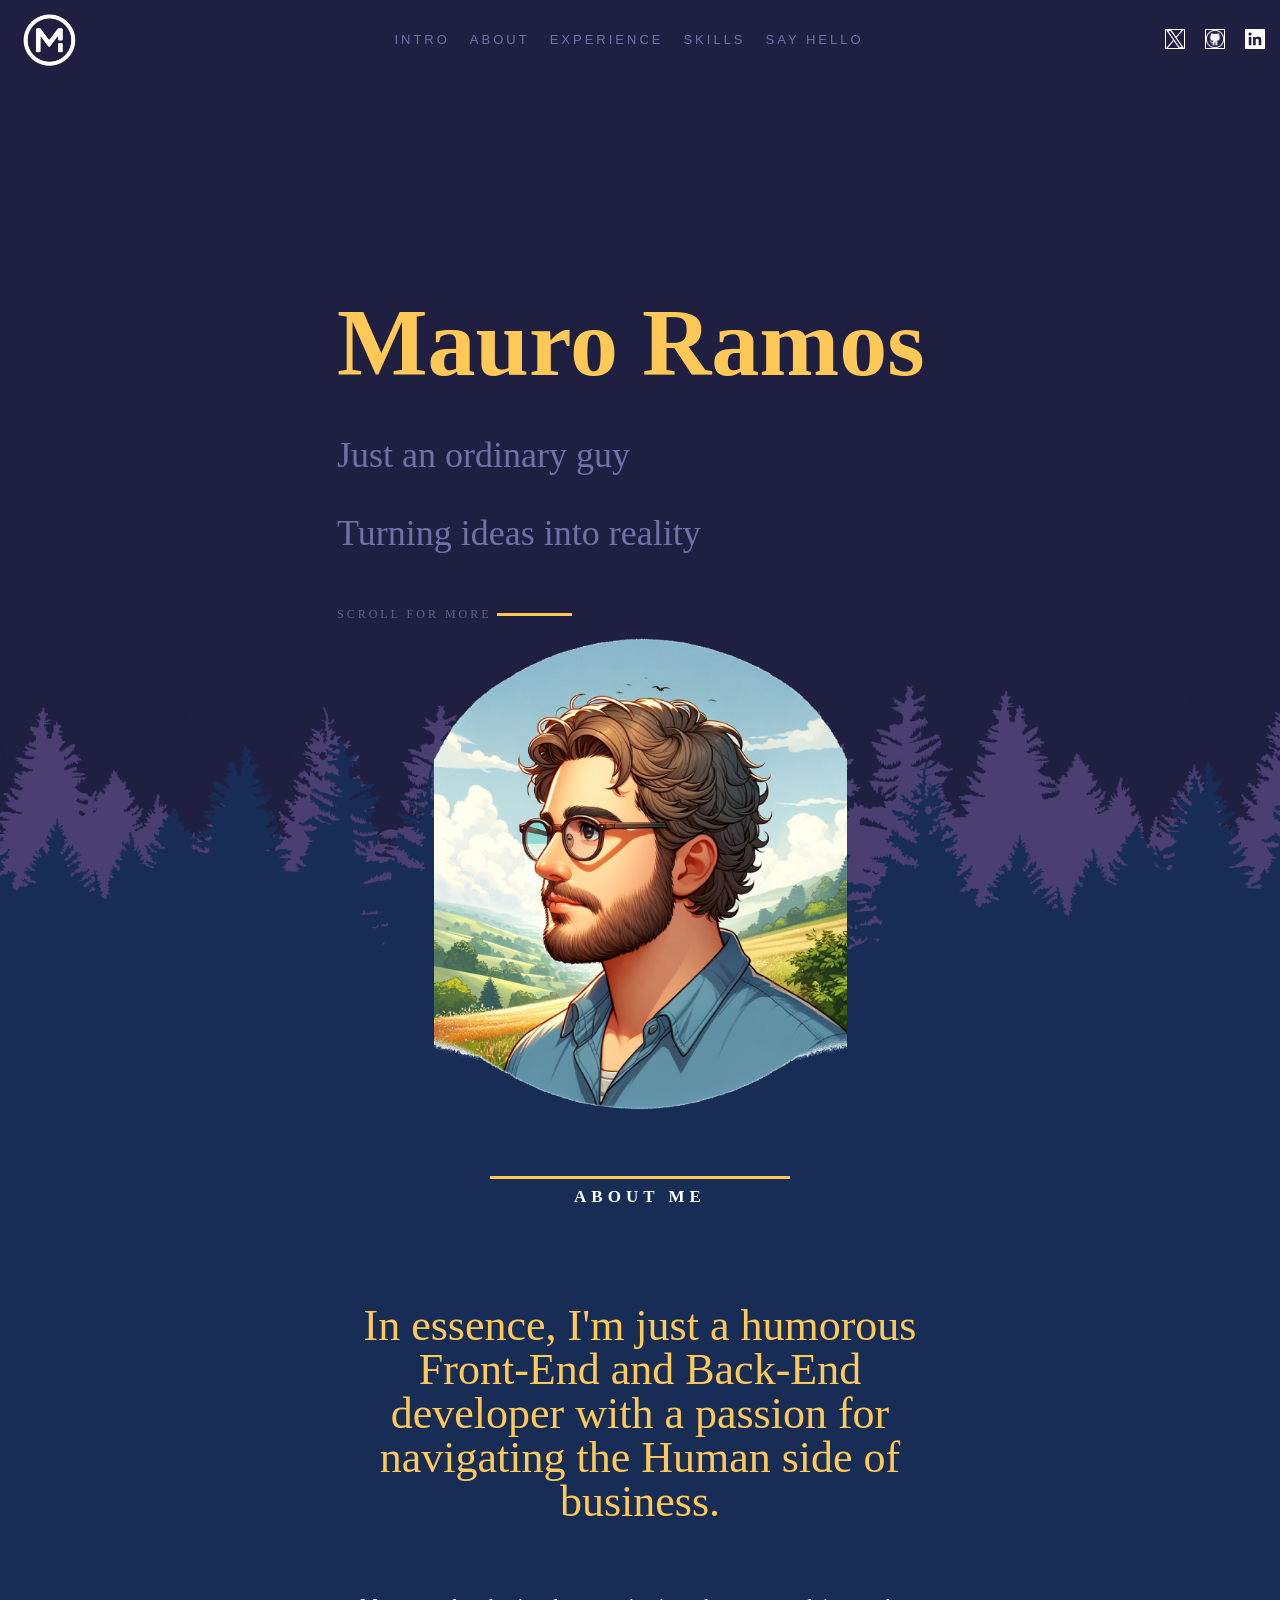
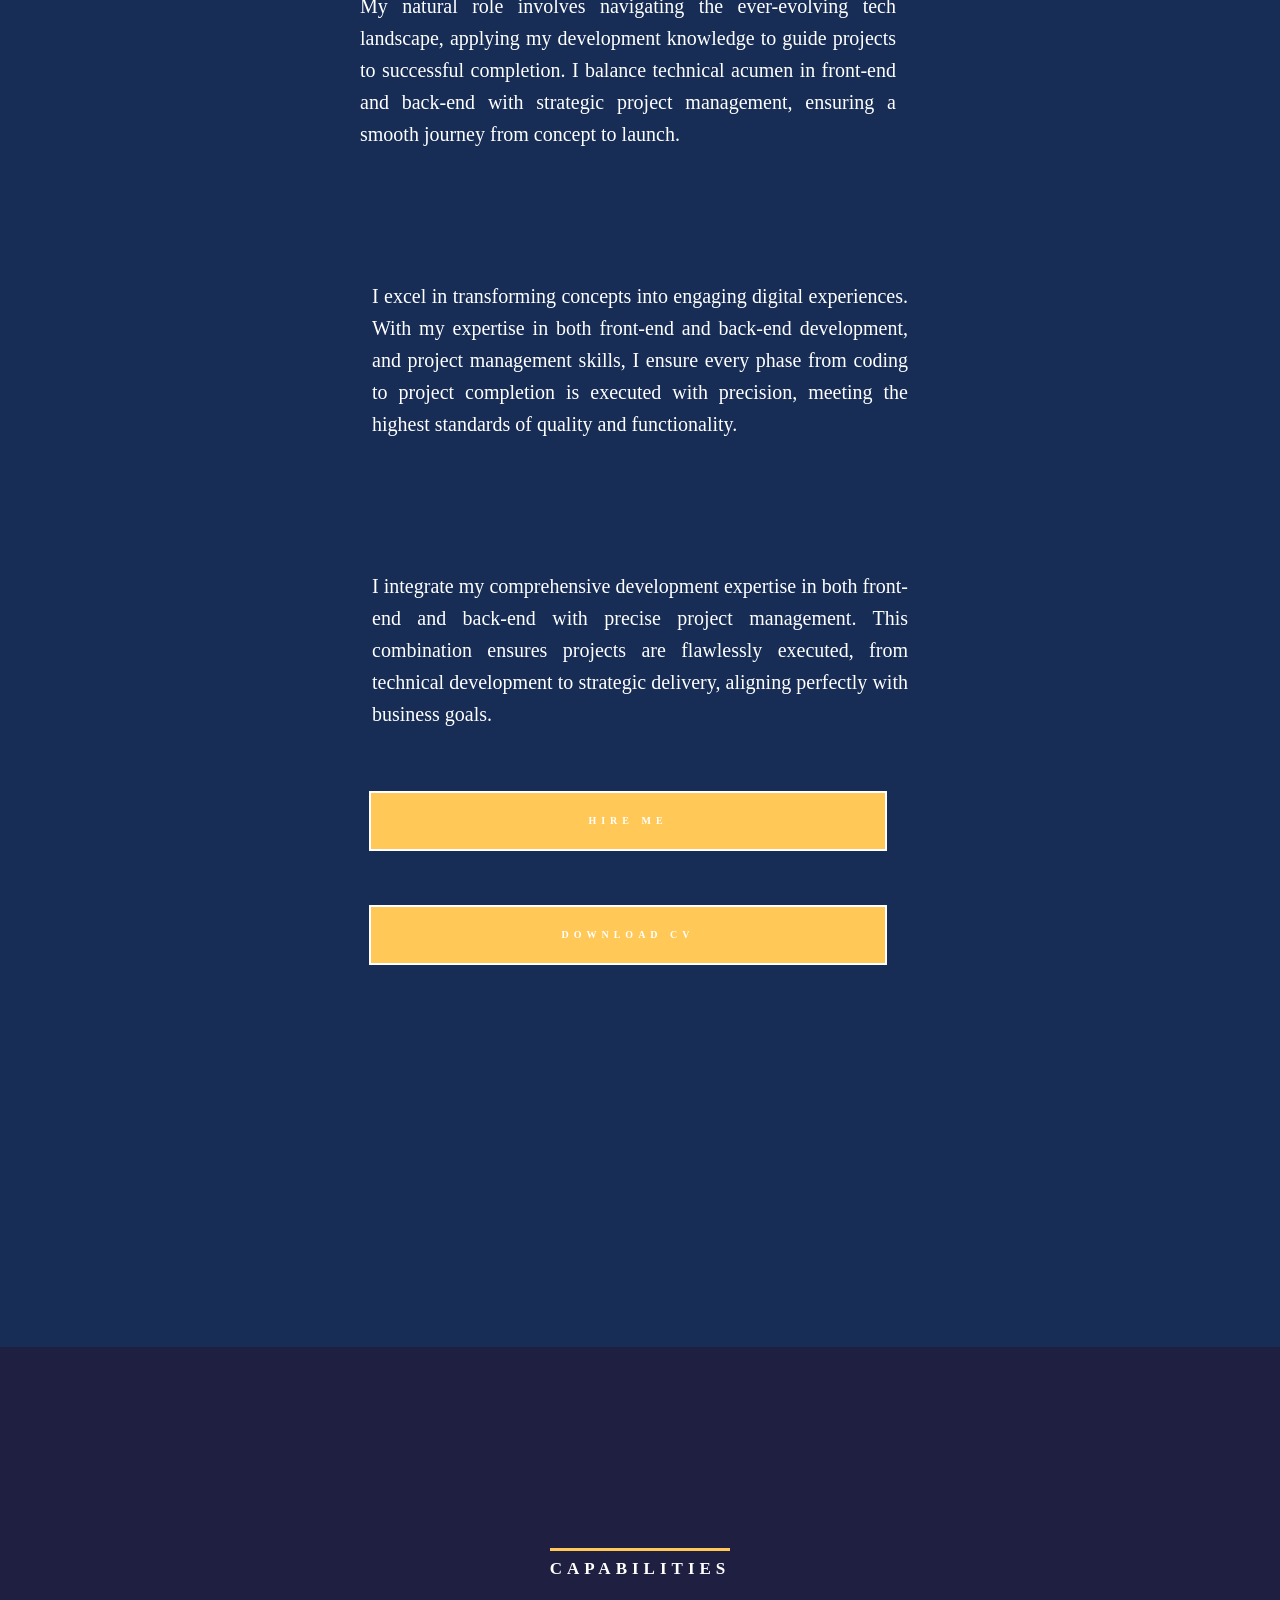
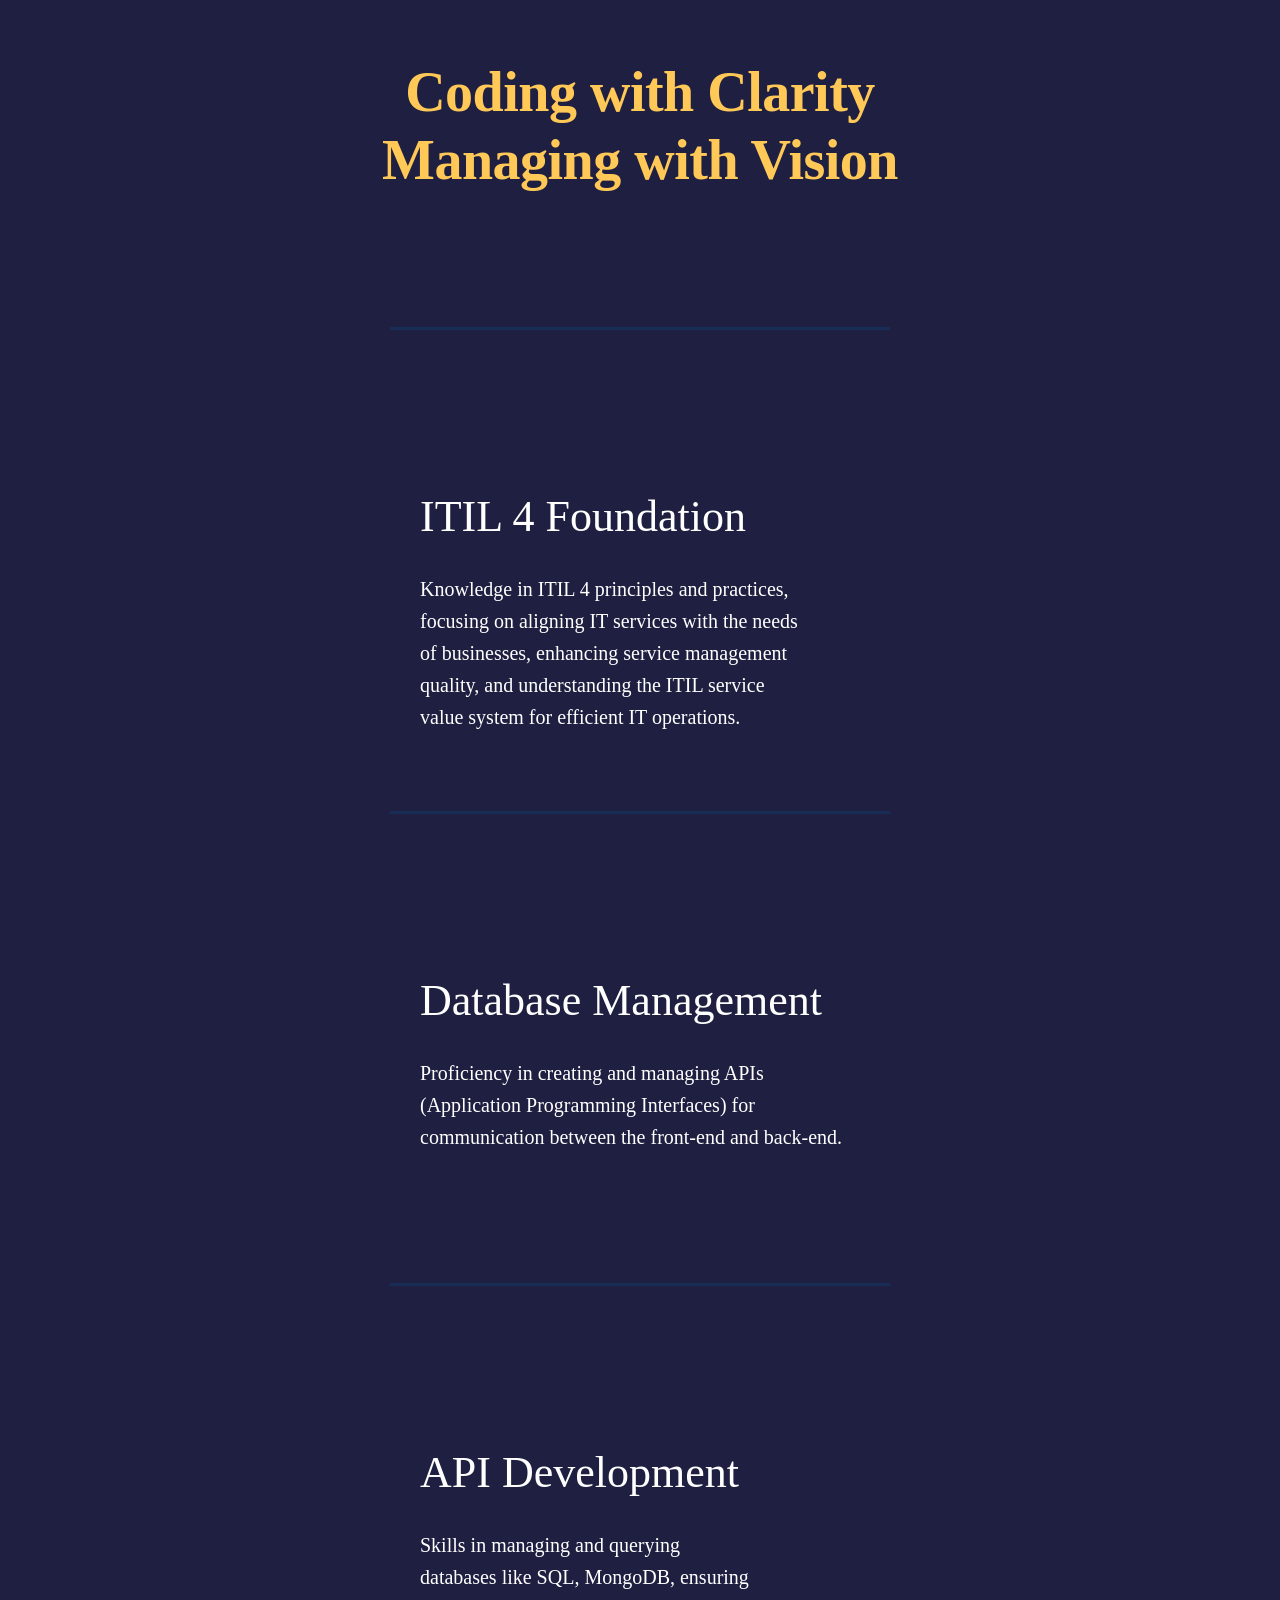
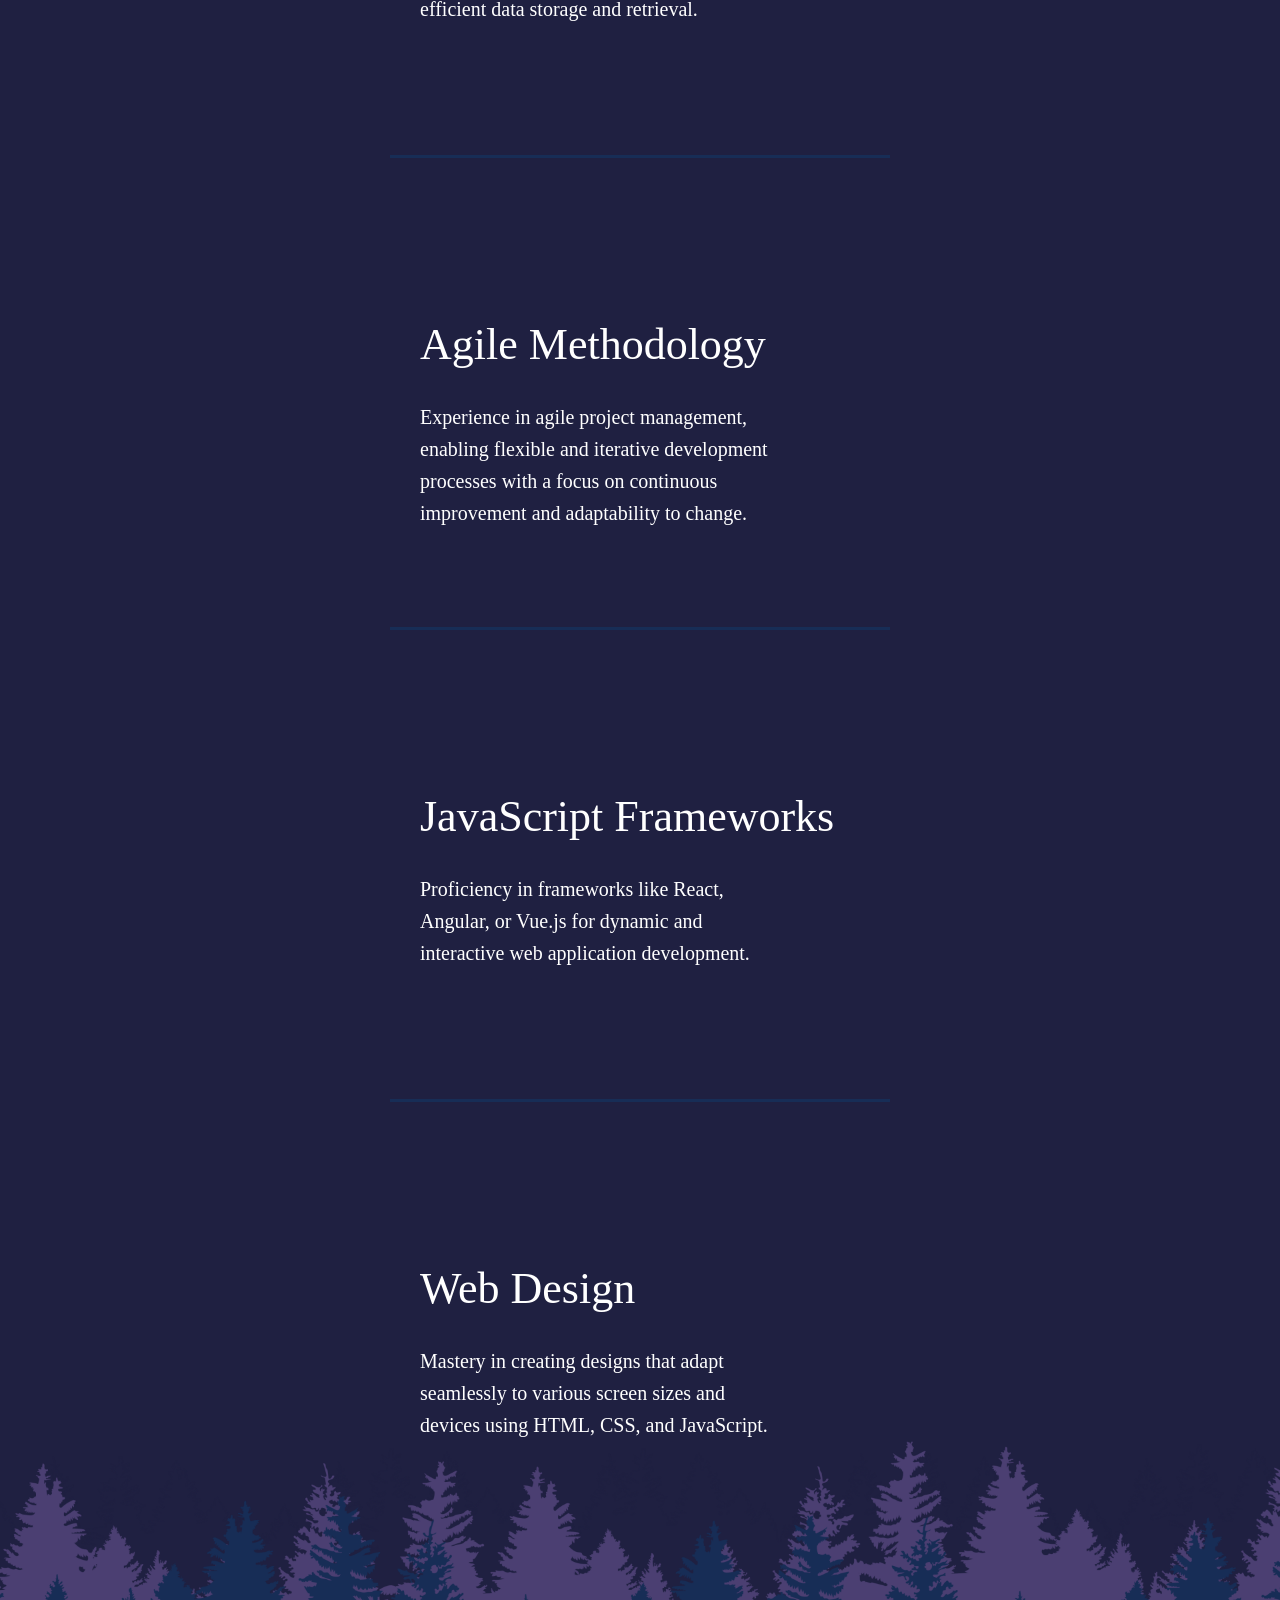
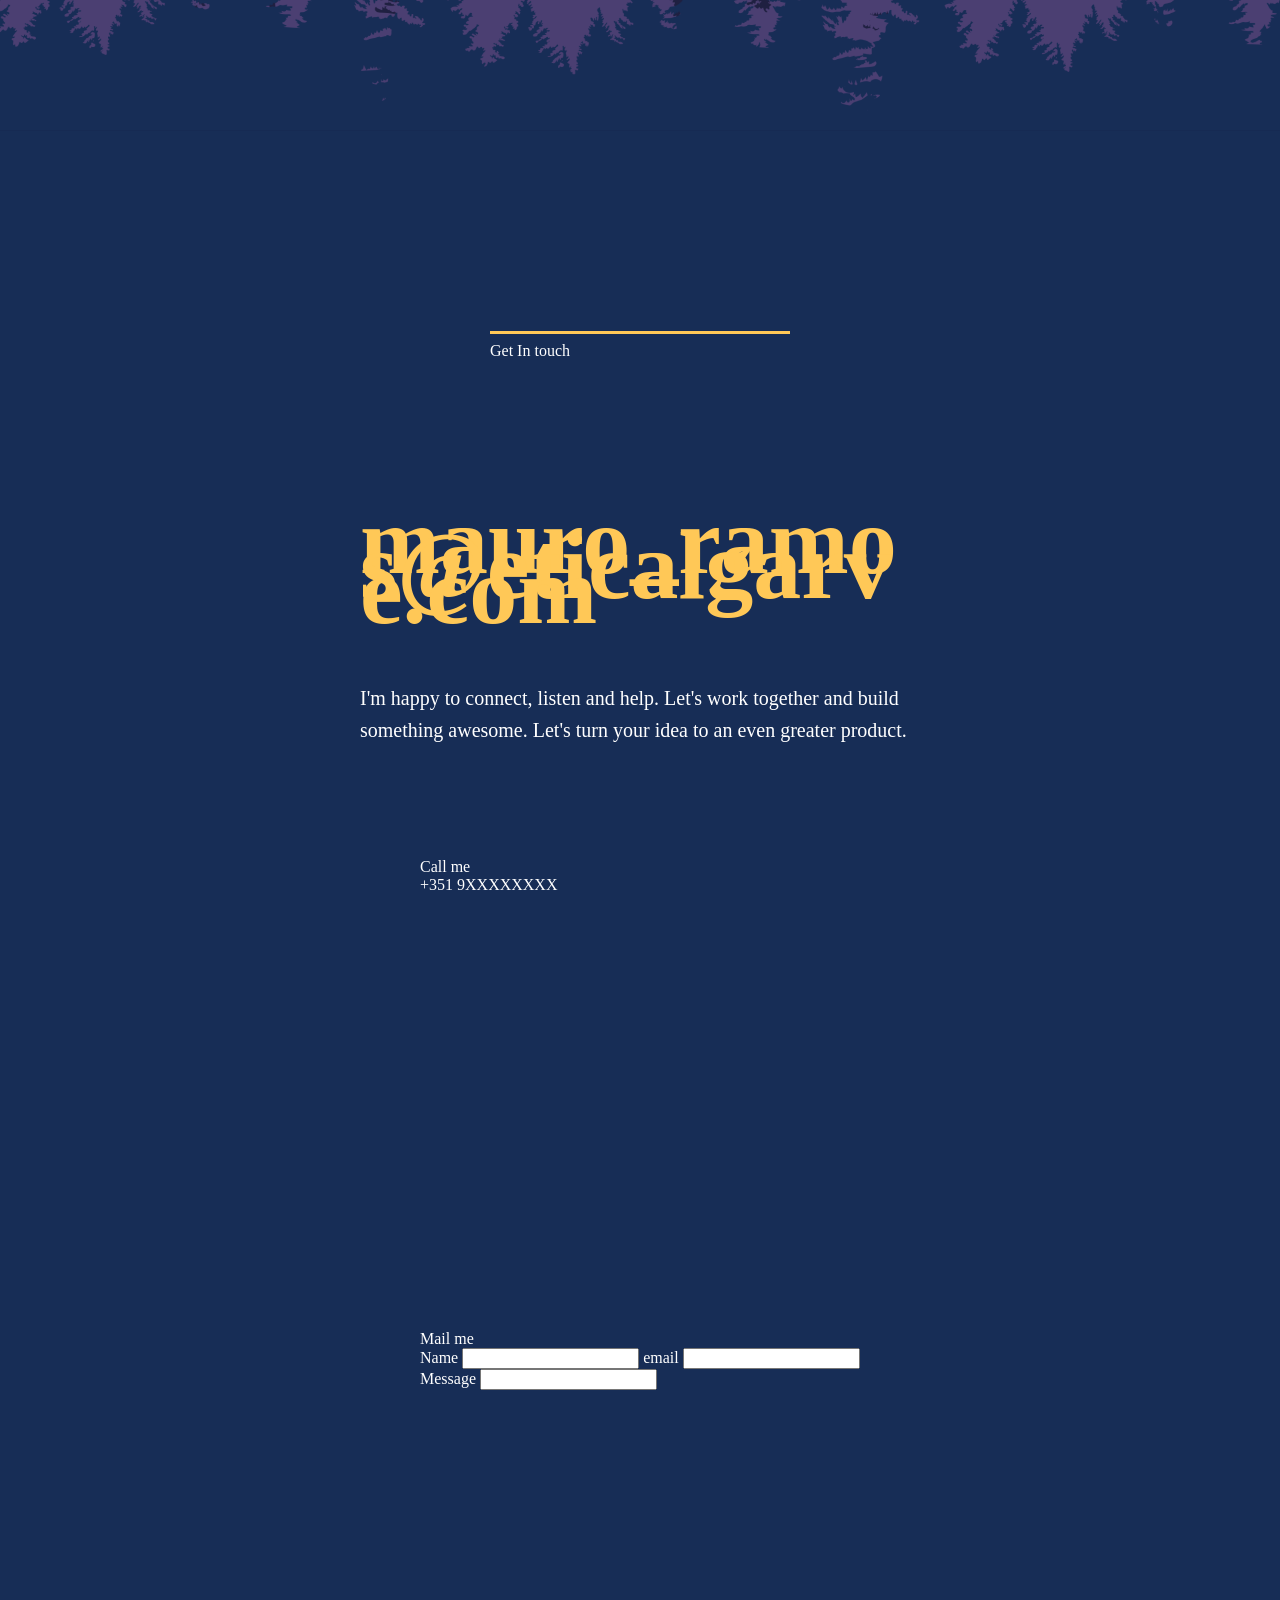
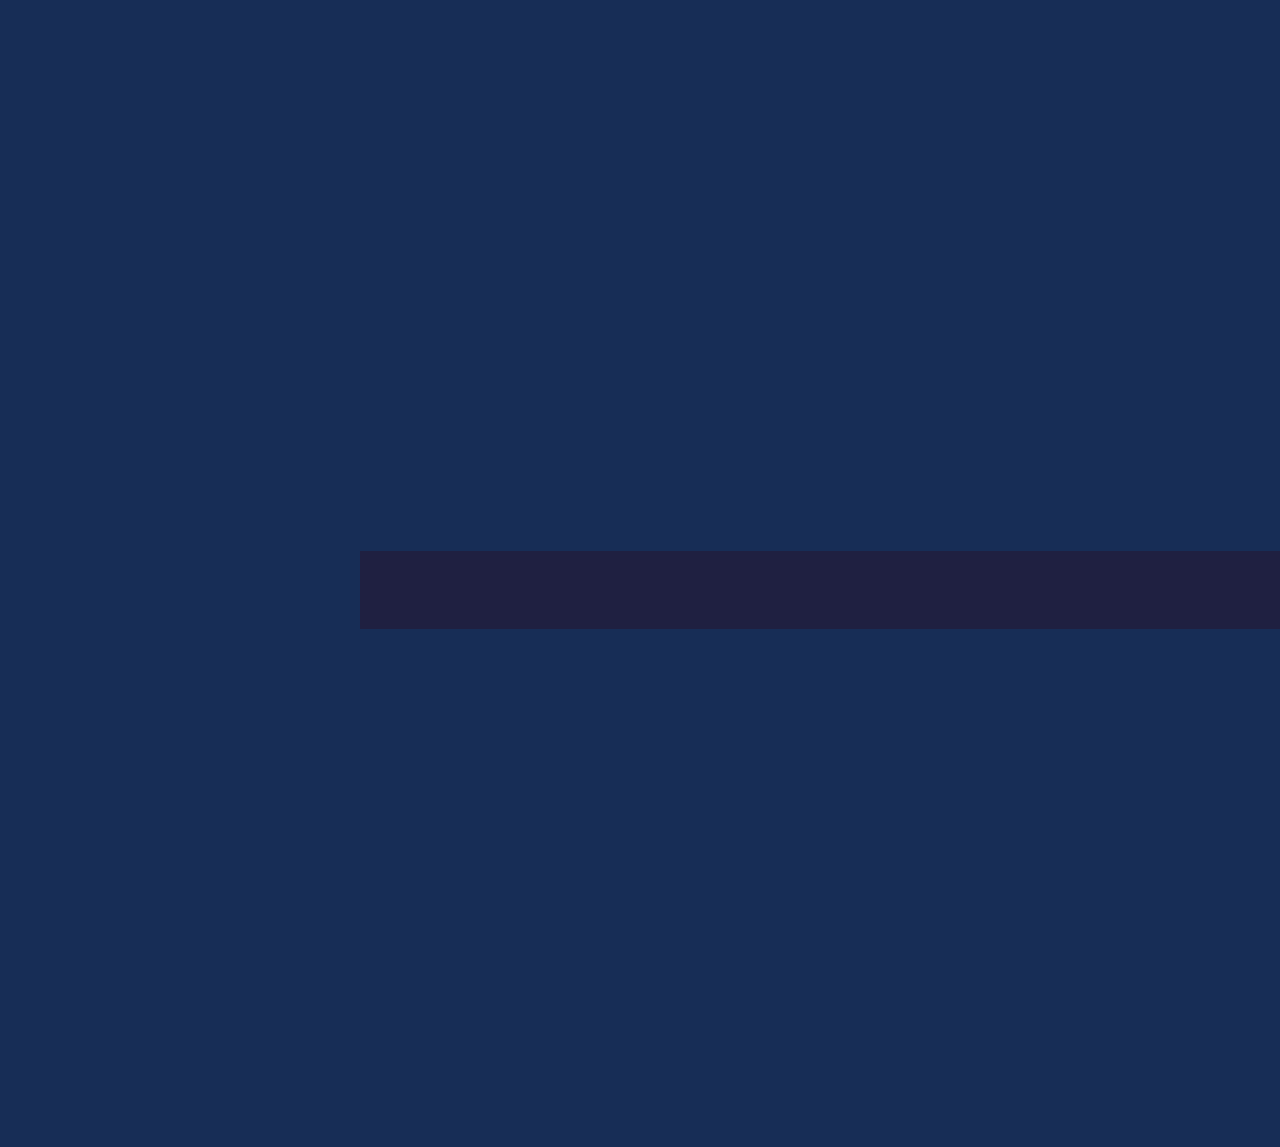
==== commit 6db6ebd9: "[FEAT] Completed another section / Missing one section (temp)" ====
--- a/index.html
+++ b/index.html
@@ -87,73 +87,6 @@
                     </button>
                 </div>
             </div>
-        <div class="experienceSection">
-            <div class="aboutExperience">
-                <div class="headerExperienceSection">
-                    <hr class="before">
-                    Work & Education
-                </div>
-            </div>
-            <div class="experienceColumn">
-                <div class="timeline">
-                    <hr class="beforeExperience">
-                    <div class="timelineIconWrap">
-                        <span class="timelineIcon">
-                            <!--Not sure on how to insert Vectors here-->
-                        </span>
-                    </div>
-                    <d  iv class="timelineBlock">
-                        <div class="timelineHeader">
-                            <h3>Customer Happiness Specialist</h3>
-                            <h4>Unbabel</h4>
-                            January 2019 - July 2023
-                        </div>
-                        <p>As a Customer Happiness Specialist, I've actively listened and responded to customer queries, ensuring a delightful experience with our products. I've leveraged feedback to drive improvements, fostered strong relationships, and boosted satisfaction scores, embodying the company's commitment to exceptional service and customer-centric growth.</p>
-                        <div class="timelineBullet">
-
-                        </div>
-                        <div class="timelineBlock">
-                            <div class="timelineHeader">
-                                <h3>Expert QA & Senior Support Specialist</h3>
-                                <h4>Ubisoft</h4>
-                                July 2016 - December 2018
-                            </div>
-                            <p>As an Expert QA & Senior Support Specialist at Ubisoft, I've rigorously tested games for quality assurance, identifying and resolving bugs. My role involved collaborating closely with developers, providing detailed feedback, and enhancing the gaming experience for users, ensuring high standards of performance and reliability in Ubisoft's renowned gaming titles.</p>
-                            <div class="timelineBullet">
-
-                            </div>
-                        </div>
-                    </div>
-                    <hr class="afterExperience">
-                                            <hr class="beforeExperience">
-                    <div class="timelineIconWrap">
-                        <span class="timelineIcon">
-                            <!--Not sure on how to insert Vectors here-->
-                        </span>
-                    </div>
-                    <div class="timelineBlock">
-                        <div class="timelineHeader">
-                            <h3>ETIC Algarve</h3>
-                            <h4>Programação Web</h4>
-                            September 2023 - PRESENT
-                        </div>
-                        <p>After completing the Web Development course, I'm now able to skillfully craft responsive websites, wielding HTML, CSS, and JavaScript with ease. I'm equipped to build robust back-end infrastructures, ensuring seamless user interactions, and I'm ready to tackle real-world projects with this comprehensive coding toolkit.</p>
-                        <div class="timelineBullet"></div>
-                        <div class="timelineBlock">
-                            <div class="timelineHeader">
-                                <h3>Universidade Lusófona</h3>
-                                <h4>Psychology</h4>
-                                September 2012 - June 2015
-                            </div>
-                            <p>With my psychology degree, I've honed expertise in user experience design and behavioral analysis, invaluable for crafting intuitive tech products. I adeptly apply psychological principles to enhance software usability, ensuring that technology aligns with human behavior and cognitive processes for optimal interaction and satisfaction.</p>
-                            <div class="timelineBullet">
-
-                            </div>
-                        </div>
-                        <hr class="afterExperience">
-                    </div>
-                </div>
-        </div>
     </section>
     <section class="skillSection">
         <div class="headerSkillContainer">
--- a/styles/style.css
+++ b/styles/style.css
@@ -10,7 +10,7 @@
     font-style: normal;
     font-weight: 700;
     line-height: 1.5625rem;
-    display: flex; 
+    display: flex;
 }
 
 h2 {
@@ -66,7 +66,7 @@
 
 .before {
     background-color: #FFC857;
-    width: 150px;
+    width: 300px;
     height: 3px;
     margin-left: 0px;
     border-style: none;
@@ -79,8 +79,8 @@
 }
 
 button {
-    max-height: 60px;
-    max-width: 518px;
+    /* max-height: 60px; */
+    /* max-width: 518px; */
     width: 518px;
     height: 60px;
     display: flex;
@@ -98,7 +98,7 @@
     letter-spacing: 5px;
     text-transform: uppercase;
     padding: 2px 185px 2px 185px;
-    text-justify:auto;
+    margin-right: 24px;
 }
 
 header {
@@ -207,11 +207,10 @@
 
 .profilePic {
     max-width: 566px;
-    max-height: 647px;
     position: absolute;
     width: 20%;
     z-index: 8;
-
+    min-width: 413px;
 }
 
 .heroIntroText {
@@ -248,7 +247,7 @@
     flex-direction: column;
     gap: 192px;
     flex-shrink: 0;
-
+    /* gap: 120px; */
 }
 
 .aboutContainer {
@@ -259,13 +258,13 @@
 
 .aboutGrid {
     columns: 2 360px;
-    column-gap: 24px;
+    /* column-gap: 24px; */
     margin: 0;
     text-align: justify;
     display: flex;
     justify-content: space-evenly;
     flex-wrap: wrap;
-
+    gap: 50px;
 }
 
 .divider {
@@ -327,6 +326,7 @@
     flex-wrap: wrap;
     row-gap: 54px;
     justify-content: space-evenly;
+    margin-bottom: 190px;
 }
 
 .hirebutton {
@@ -343,6 +343,66 @@
     align-content: flex-start;
     flex-wrap: wrap;
 }
+
+.headerExperienceSection {
+    padding: 0px 20px 80px 20px;
+    font-family: Roboto;
+    font-size: 1.0625rem;
+    font-style: normal;
+    font-weight: 600;
+    line-height: 1.24938rem;
+    letter-spacing: 0.3125rem;
+    text-transform: uppercase;
+    text-wrap: nowrap;
+    display: flex;
+    flex-direction: column;
+    justify-content: center;
+    align-items: center;
+    flex-wrap: wrap;
+    align-content: center;
+}
+
+.experienceGrid {
+    columns: 2 360px;
+    /* column-gap: 24px; */
+    margin: 0;
+    text-align: justify;
+    display: flex;
+    justify-content: space-evenly;
+    flex-wrap: wrap;
+    gap: 50px;
+}
+
+
+
+
+
+
+
+
+
+
+
+
+
+
+
+
+
+
+
+
+
+
+
+
+
+
+
+
+
+
+
 
 .skillSection {
     padding-top: 192px;
@@ -357,6 +417,7 @@
     background-position: bottom;
     background-size: 100%;
     background-repeat: repeat-x;
+    text-wrap: nowrap;
 }
 
 .headerSkillContainer {
@@ -387,9 +448,11 @@
 .skillGrid {
     display: flex;
     flex-direction: row;
-    flex-wrap: wrap;
     justify-content: space-around;
     align-items: flex-start;
+    white-space: normal;
+    text-wrap: balance;
+    flex-wrap: wrap;
 }
 
 .skillContainer {
@@ -410,6 +473,20 @@
     align-items: flex-start;
     gap: 15px;
     align-self: stretch;
+    /* text-wrap: nowrap; */
+    max-width: 440px;
+    /* overflow: hidden; */
+    /* text-wrap: nowrap; */
+}
+
+.skillCard p {
+    font-family: Lora;
+    font-size: 1.25rem;
+    font-style: normal;
+    font-weight: 400;
+    line-height: 31.99px;
+    width: 440px;
+    max-width: 750px;
 }
 
 .contactSection {
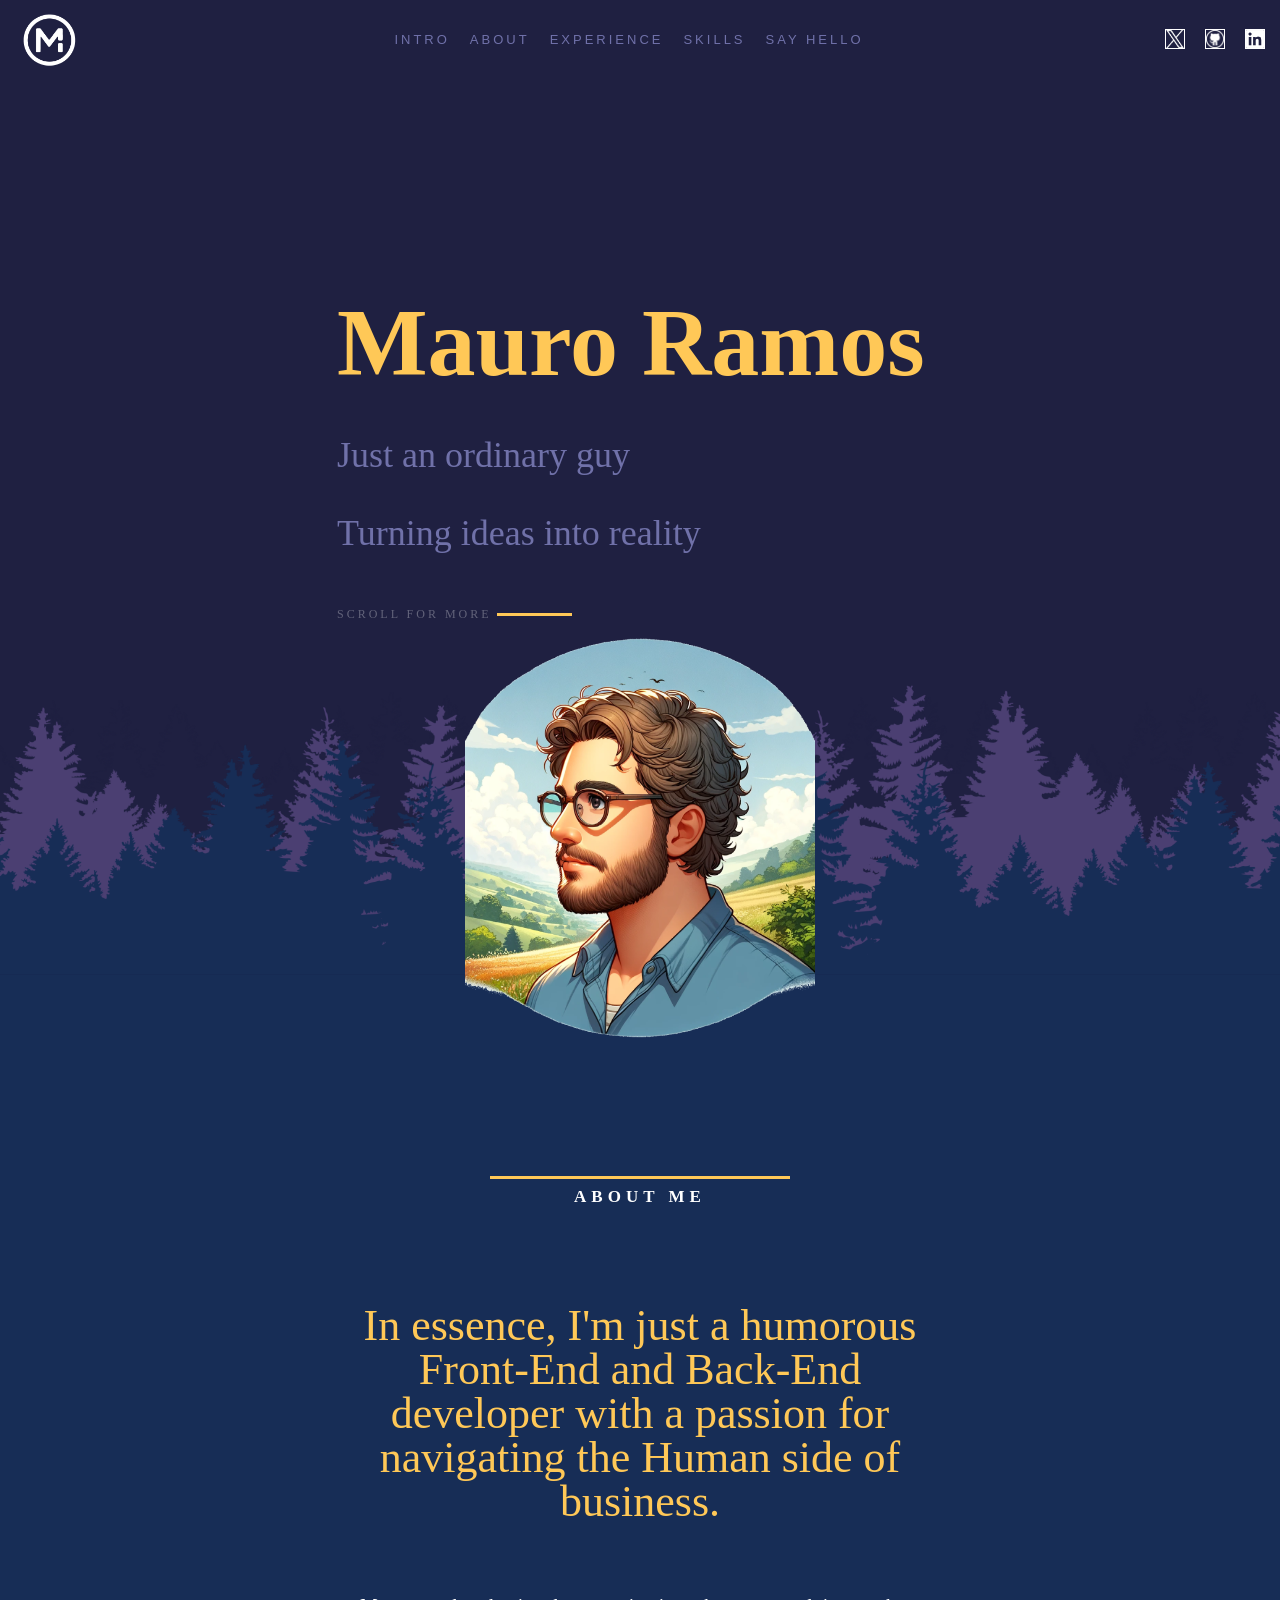
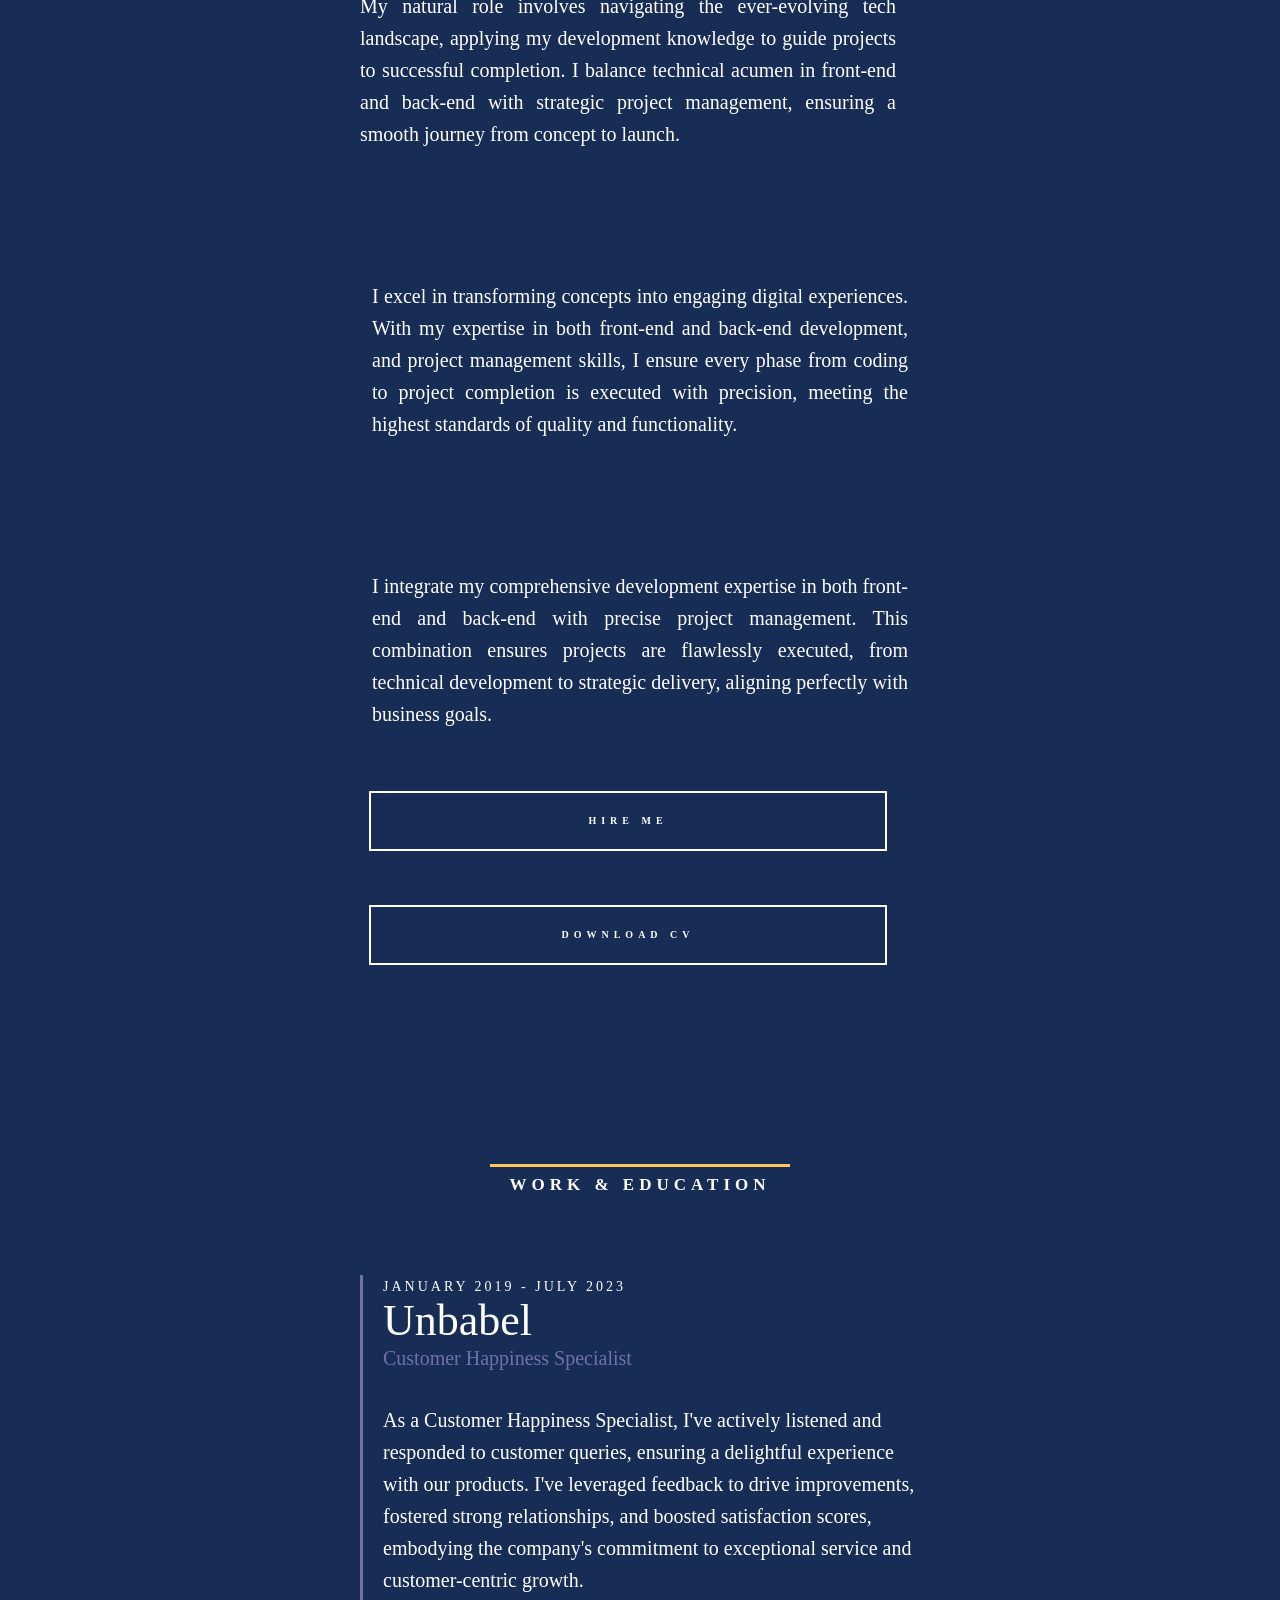
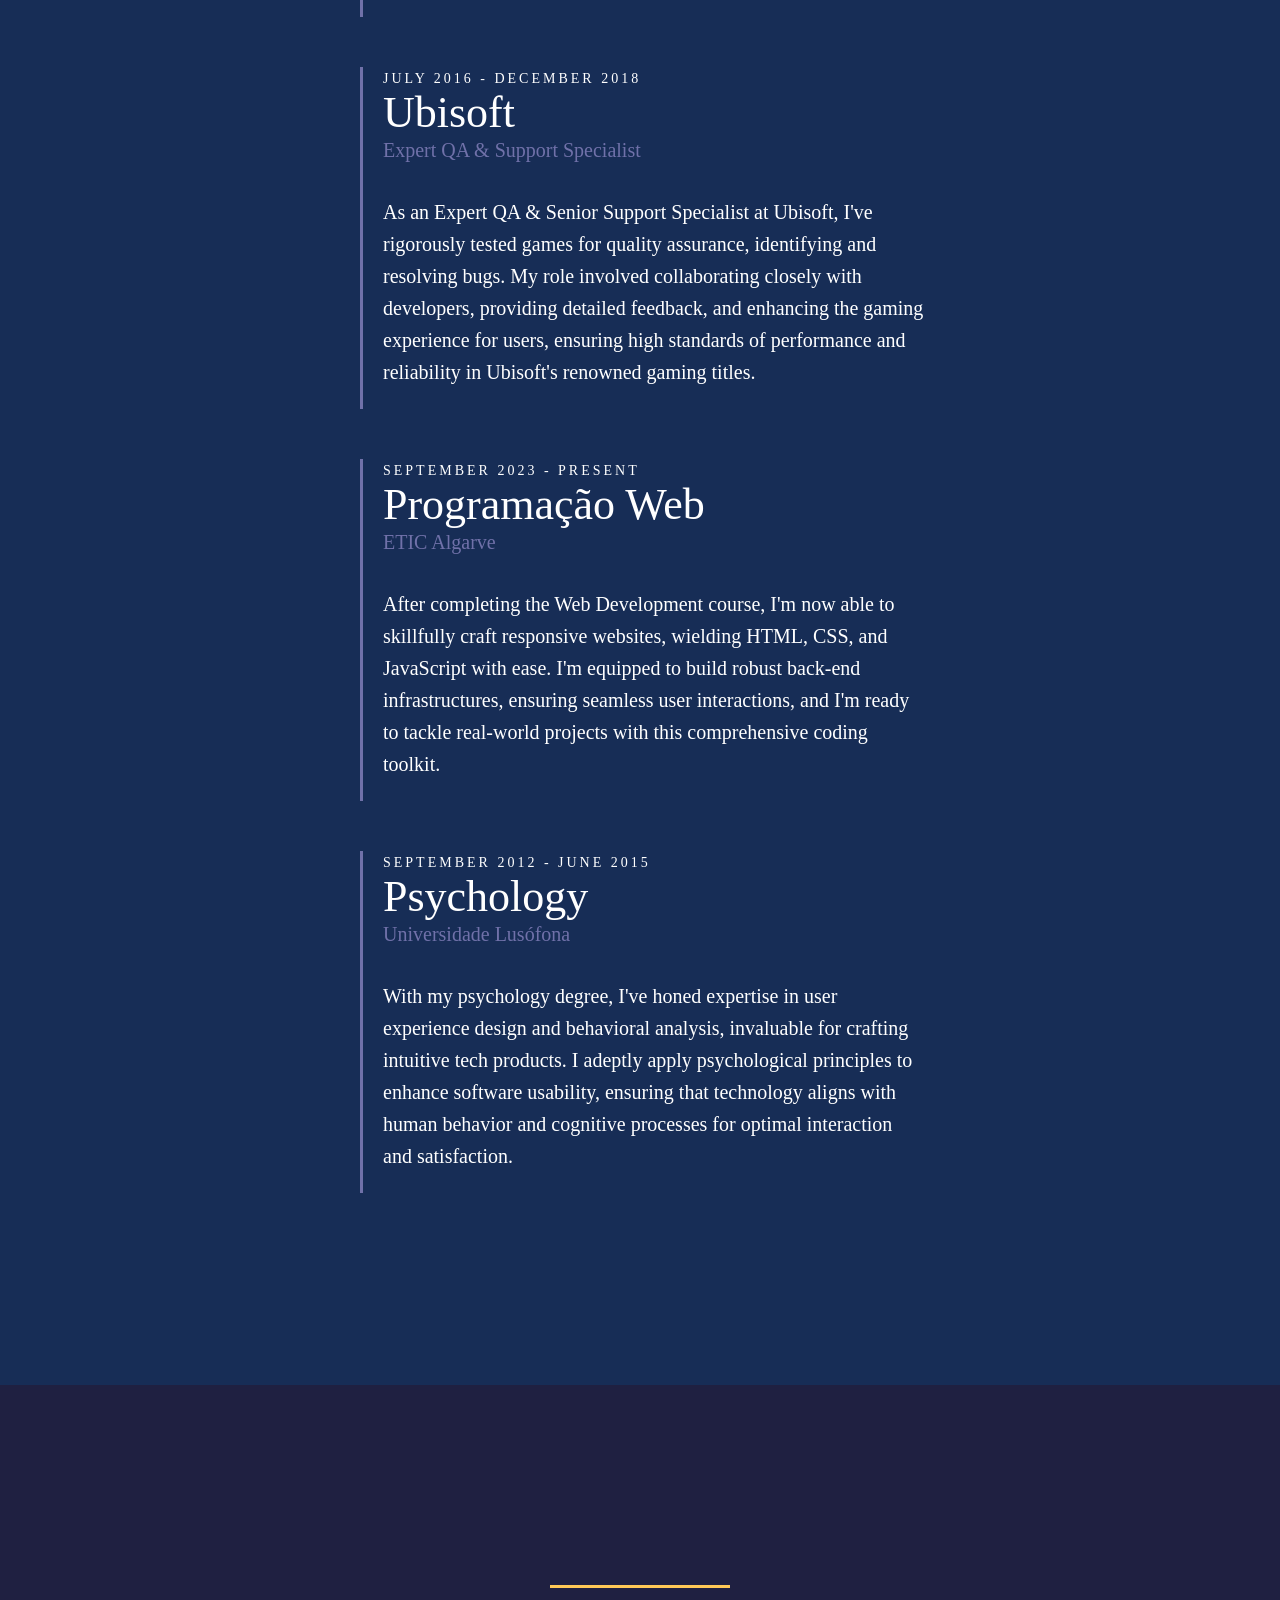
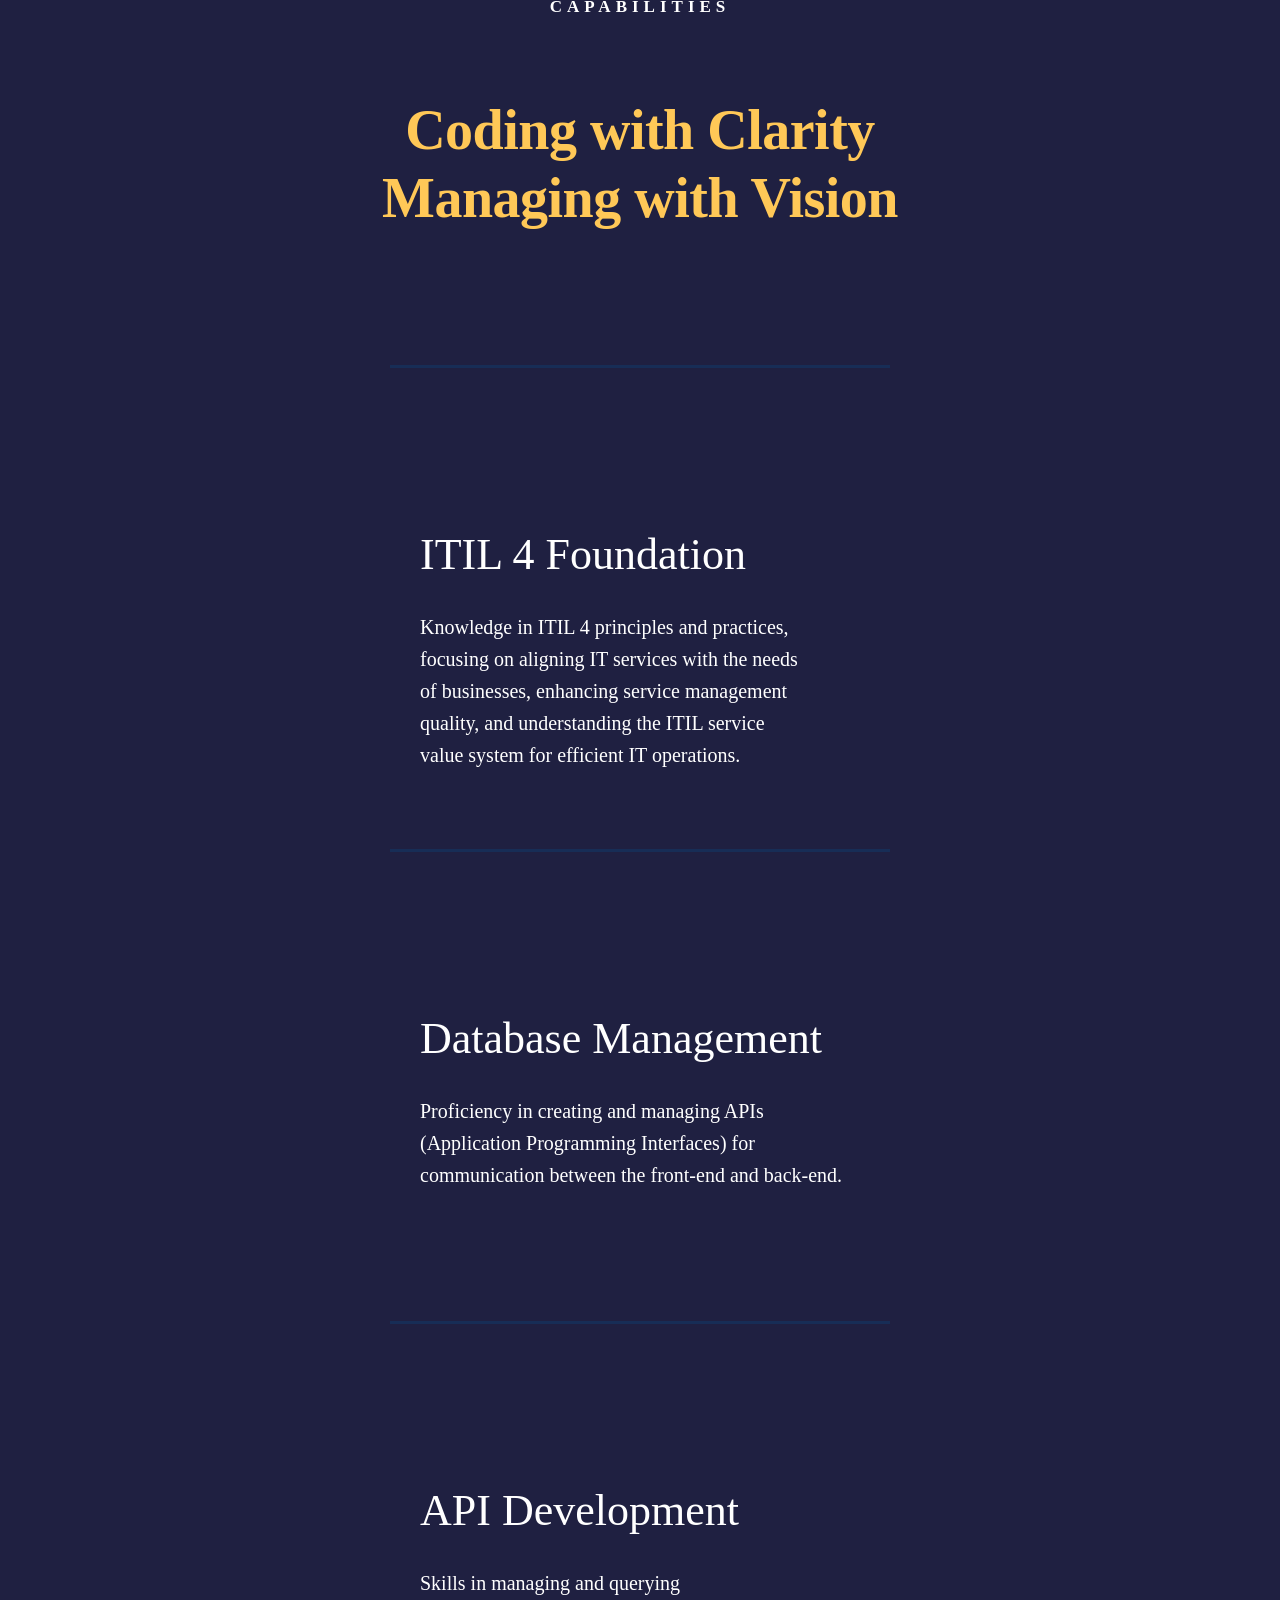
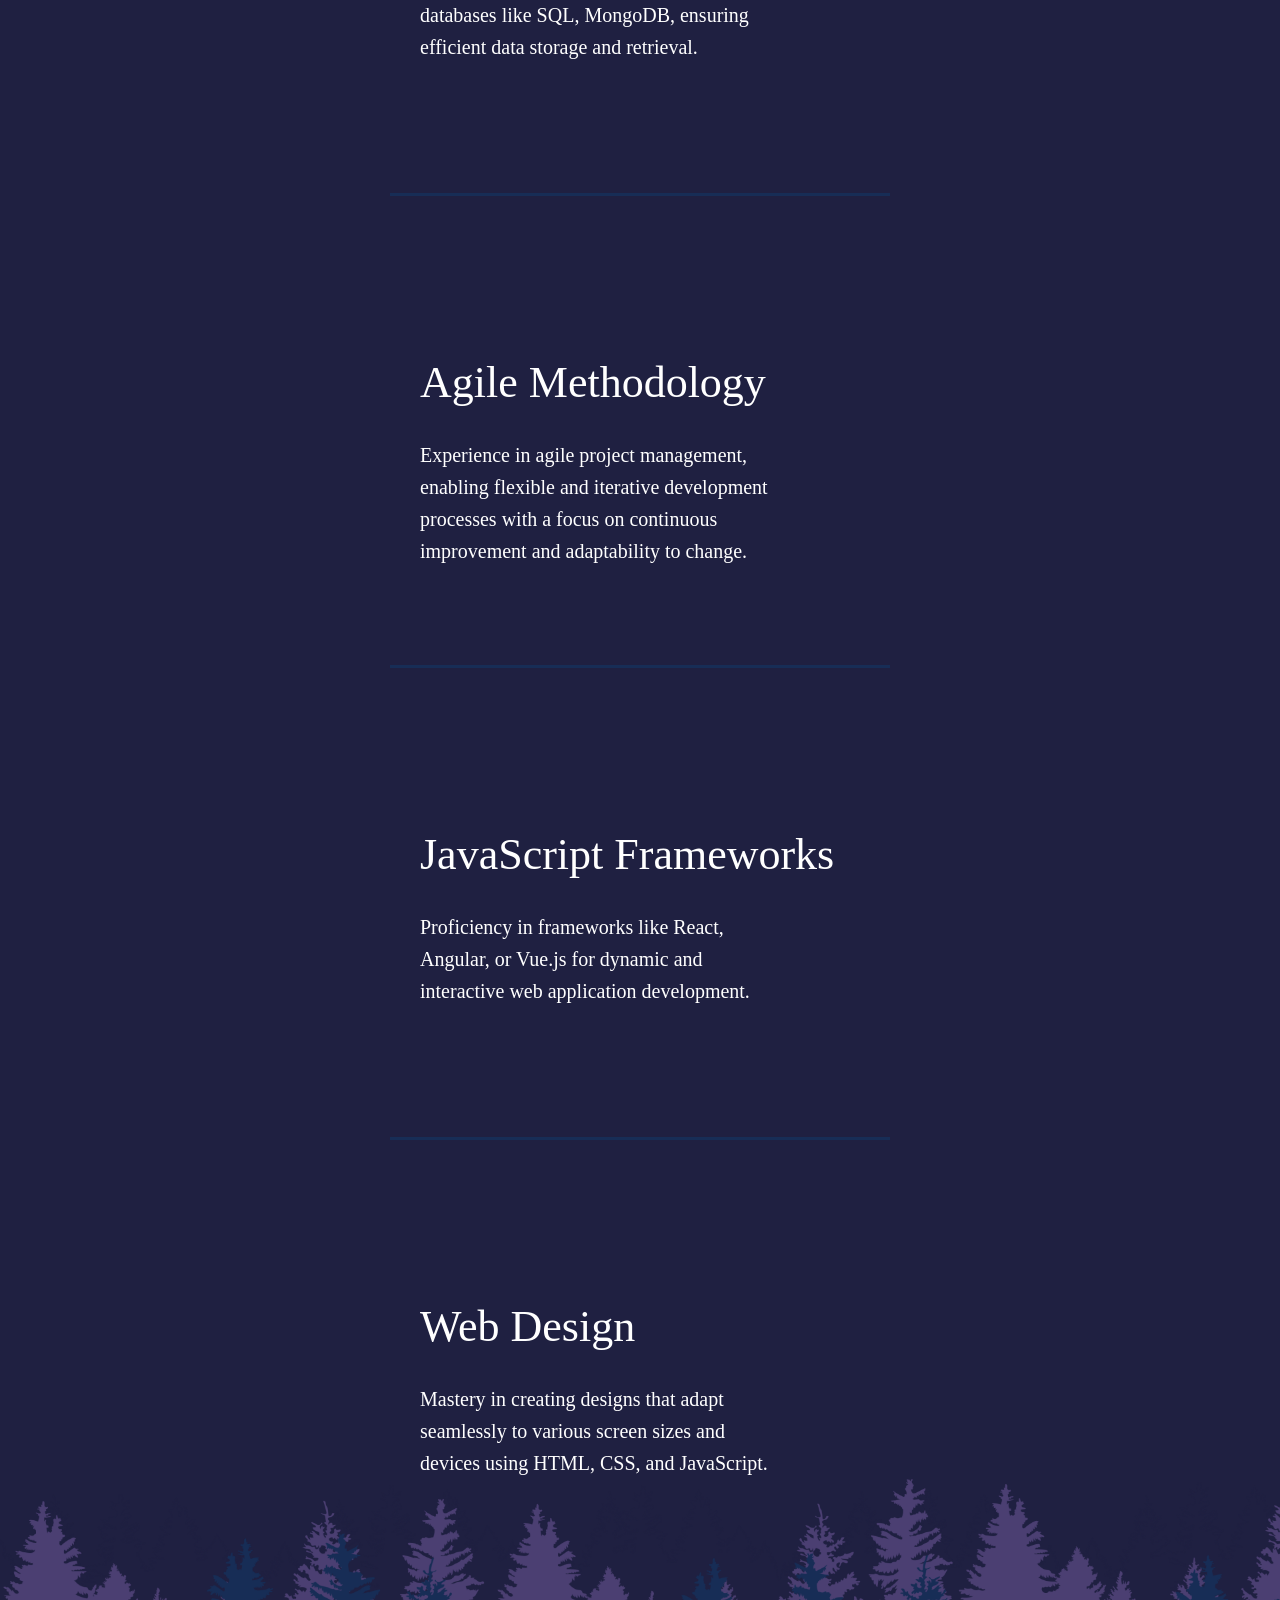
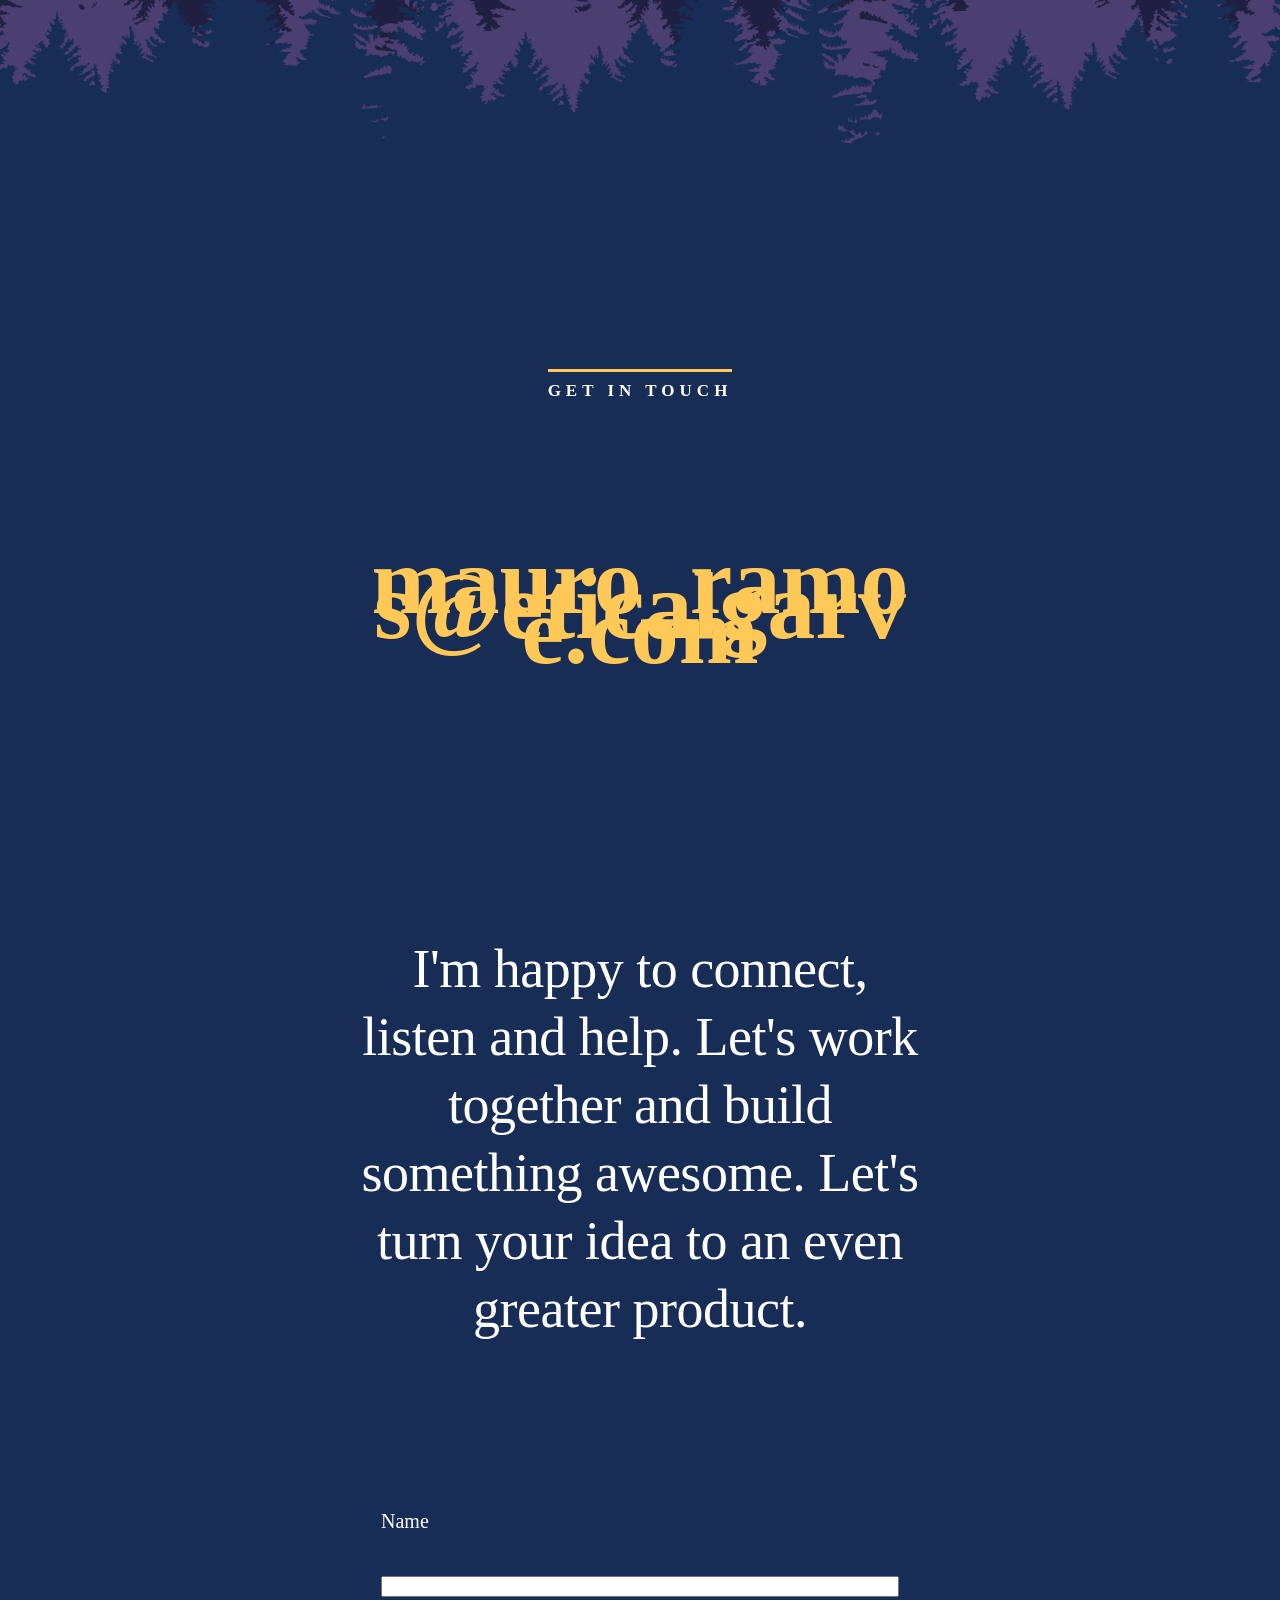
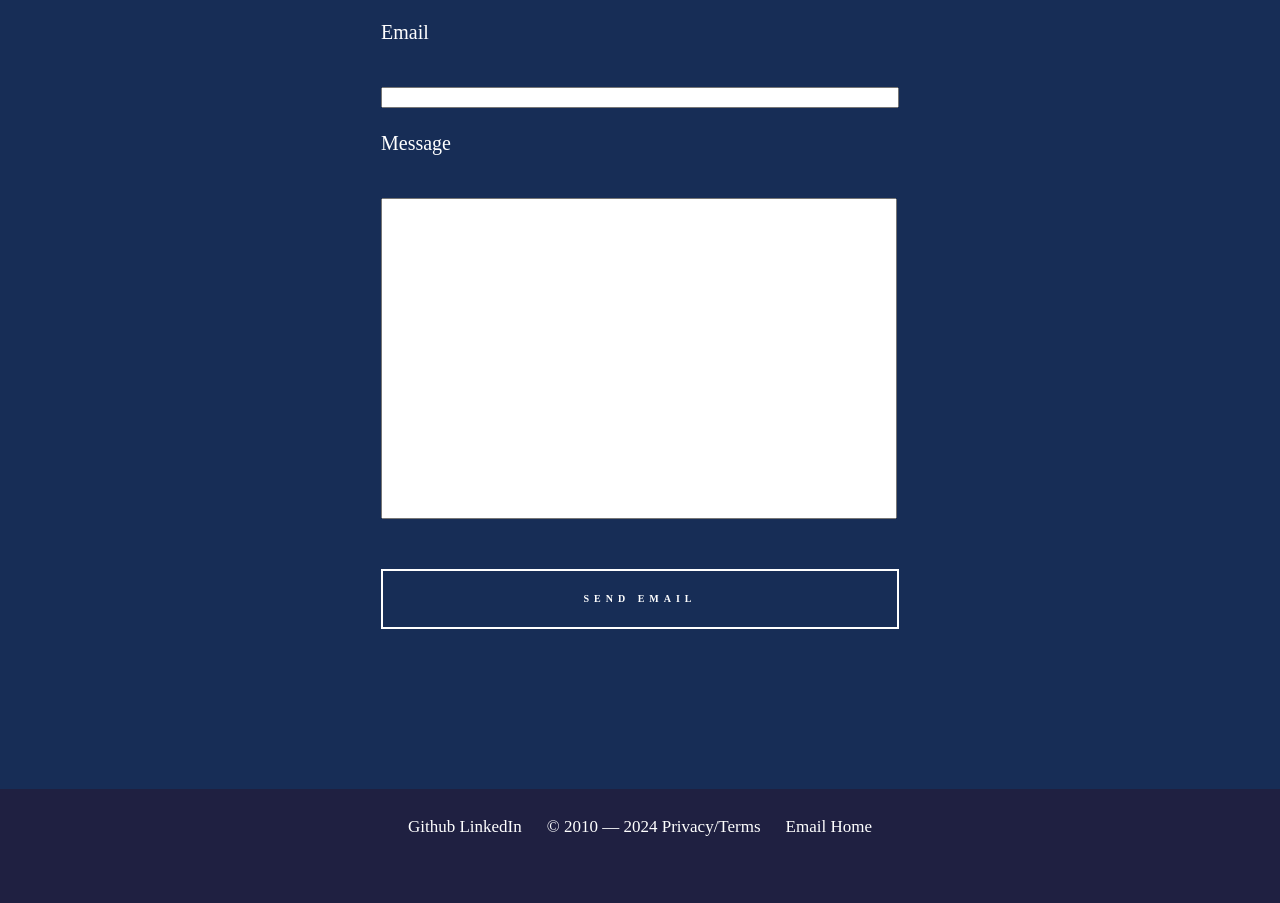
==== commit d01e8744: "[FEAT] Finishing touches / Complete Project / Missing: Incapable of applying the same Dark Magic to " ====
--- a/index.html
+++ b/index.html
@@ -12,19 +12,19 @@
         <nav>
             <ul class="navList">
                 <li>
-                    <a class="navListText">Intro</a>
-                </li>
-                <li>
-                    <a class="navListText">About</a>
-                </li>
-                <li>
-                    <a class="navListText">Experience</a>
-                </li>
-                <li>
-                    <a class="navListText">Skills</a>
-                </li>
-                <li>
-                    <a class="navListText">Say Hello</a>
+                    <a class="navListText" href="#Intro">Intro</a>
+                </li>
+                <li>
+                    <a class="navListText" href="#About">About</a>
+                </li>
+                <li>
+                    <a class="navListText" href="#Experience">Experience</a>
+                </li>
+                <li>
+                    <a class="navListText" href="#Skills">Skills</a>
+                </li>
+                <li>
+                    <a class="navListText" href="#Contact">Say Hello</a>
                 </li>
             </ul>
         </nav>
@@ -40,7 +40,7 @@
             </li>
         </ul>
     </header>
-    <section class="heroSection">
+    <section class="heroSection"  id="Intro">
         <div class="heroIntroText">
             <h1>Mauro Ramos</h1>
             <h3>Just an ordinary guy</h3>
@@ -54,7 +54,7 @@
         </div>
         </div>
     </section>
-    <section class="aboutSection">
+    <section class="aboutSection" id="About">
         <div class="aboutContainer">
             <div class="aboutHeader">
                 <hr class="before">
@@ -87,8 +87,46 @@
                     </button>
                 </div>
             </div>
-    </section>
-    <section class="skillSection">
+
+            <div class="experienceContainer" id="Experience">
+                <div class="experienceHeader">
+                    <hr class="before">
+                    Work & Education
+                </div>
+                <div class="experienceGrid">
+                    <div class="divider">
+                        <div class="experienceCard">
+                            
+                            <h5>January 2019 - July 2023</h5>
+                            <h4>Unbabel</h4>
+                            <p class="title">Customer Happiness Specialist</p>
+                            <p>As a Customer Happiness Specialist, I've actively listened and responded to customer queries, ensuring a delightful experience with our products. I've leveraged feedback to drive improvements, fostered strong relationships, and boosted satisfaction scores, embodying the company's commitment to exceptional service and customer-centric growth.</p>
+                        </div>
+                        <div class="experienceCard">
+                            <h5>July 2016 - December 2018</h5>
+                            <h4>Ubisoft</h4>
+                            <p class="title">Expert QA & Support Specialist</p>
+                            <p>As an Expert QA & Senior Support Specialist at Ubisoft, I've rigorously tested games for quality assurance, identifying and resolving bugs. My role involved collaborating closely with developers, providing detailed feedback, and enhancing the gaming experience for users, ensuring high standards of performance and reliability in Ubisoft's renowned gaming titles.</p>
+                        </div>
+                    </div>
+                    <div class="divider">
+                        <div class="experienceCard">
+                            <h5>September 2023 - PRESENT</h5>
+                            <h4>Programação Web</h4>
+                            <p class="title">ETIC Algarve</p>
+                            <p>After completing the Web Development course, I'm now able to skillfully craft responsive websites, wielding HTML, CSS, and JavaScript with ease. I'm equipped to build robust back-end infrastructures, ensuring seamless user interactions, and I'm ready to tackle real-world projects with this comprehensive coding toolkit.</p>
+                        </div>
+                        <div class="experienceCard">
+                            <h5>September 2012 - June 2015</h5>
+                            <h4>Psychology</h4>
+                            <p class="title">Universidade Lusófona</p>
+                            <p>With my psychology degree, I've honed expertise in user experience design and behavioral analysis, invaluable for crafting intuitive tech products. I adeptly apply psychological principles to enhance software usability, ensuring that technology aligns with human behavior and cognitive processes for optimal interaction and satisfaction.</p>
+                        </div>
+                    </div>
+                </div>
+            </div>
+    </section>
+    <section class="skillSection"  id="Skills">
         <div class="headerSkillContainer">
             <div class="headerSkill">
                 <hr class="before">
@@ -138,61 +176,50 @@
             </div>
         </div>
     </section>
-    <section class="contactSection">
-        <div class="row">
-            <hr class="before">
-            Get In touch
-        </div>
-        <div class="row">
-            <div class="column">
+    <section class="contactSection" id="Contact"    >
+            <div class="contactHeader">
+                <hr class="before">
+                Get In touch
+            </div>
+            <div class="contactDescription">
                 <h1>mauro_ramos@eticalgarve.com</h1>
-            </div>
-            <p class="contactPitch"> I'm happy to connect, listen and help. Let's work together and build something awesome. Let's turn your idea to an even greater product.</p>
-        </div>
-        <div class="row">
-            <div class="skillContainer">
-                <div class="column">
-                    Call me
-                    <br>
-                    +351 9XXXXXXXX
-                </div>
-            </div>
-            <div class="skillContainer">
-                <div class="column">
-                    Mail me
-                    <div class="form">
-                        Name
-                        <input type="text" name="Name">
-                        email
-                        <input type="text" name="email">
-                        Message
-                        <input type="text" name="Message">
+                <h1></h1>
+                <p class="contactPitch"> I'm happy to connect, listen and help. Let's work together and build something awesome. Let's turn your idea to an even greater product.</p>
+            </div>
+            <div class="row">
+                <div class="contactformContainer">
+                    <div class="formcolumn">
+                        <div class="formInputs">
+                            <p>Name</p>
+                            <br>
+                            <input type="text" name="Name">
+                            <p>Email</p>
+                            <br>
+                            <input type="text" name="email">
+                            <p>Message</p>
+                            <br>
+                            <input class="textMessage" type="text" name="Message">
+                            <button type="button">
+                                Send Email
+                            </button>
+                        </div>
                     </div>
                 </div>
             </div>
-        </div>
-    </section>
+    </section>
+    <footer>
+        <div class="footerContainer">
+            <div class="footerLinks">
+                <a href="Nowhere">Github</a>
+                <a href="Nowhere">LinkedIn</a>
+            </div>
+            © 2010 — 2024
+            Privacy/Terms
+            <div class="footerLinks">
+                <a href="Nowhere">Email</a>
+                <a href="#Intro">Home</a>
+            </div>
+        </div >
+    </footer>
 </body>
 </html>
-
-
-<section class="aboutSection">
-    <header class="navigation">
-        <nav class="navMenu">
-            <ul class="navList">
-                <li class="navItem"></li>
-                <li class="navItem"></li>
-                <li class="navItem"></li>
-                <li class="navItem"></li>
-            </ul>
-        </nav>
-    </header>
-    <footer class="footerSection">
-        <p class="footerInfo"></p>
-        <p class="footerInfo"></p>
-    </footer>
-</section>
-
-<div class="aboutSection">
-
-</div>
--- a/styles/style.css
+++ b/styles/style.css
@@ -1,6 +1,11 @@
-* {
-box-sizing: border-box;
-color: white;
+* {box-sizing: border-box;color: white;}
+
+html {
+    scroll-behavior: smooth;
+}
+
+a {
+    text-decoration: none !important; 
 }
 
 h1 {
@@ -44,6 +49,20 @@
     font-style: normal;
     font-weight: 500;
     line-height: 44px;
+    margin-block-start: 0;
+    margin-block-end: 0;
+}
+
+h5 {
+    color: #FFF;
+    
+    font-family: Roboto;
+    font-size: 14px;
+    font-style: normal;
+    font-weight: 400;
+    line-height: 24px;
+    letter-spacing: 3px;
+    text-transform: uppercase;
     margin-block-start: 0;
     margin-block-end: 0;
 }
@@ -87,7 +106,7 @@
     align-items: center;
     align-self: stretch;
     justify-content: center;
-    background-color: #FFC857;
+    background-color: transparent;
     border: 2px solid #FFF;
     text-align: center;
     font-family: Roboto;
@@ -101,6 +120,17 @@
     margin-right: 24px;
 }
 
+button:hover {
+    background-color: #FFC857;
+    border: 2px solid #000000;
+}
+
+button:active {
+    background-color: #FFC857;
+    border: 2px solid #000000;
+    box-shadow: inset 3px 3px 3px #000000;
+}
+
 header {
     position: fixed;
     width: 100%;
@@ -127,6 +157,7 @@
     justify-content: space-between;
     margin: auto;
     padding: 0px 0px 0px 10px;
+    text-decoration: none !important;
 }
 
 .navList li {
@@ -184,9 +215,11 @@
     flex-direction: row;
     justify-content: space-evenly;
     background-image: url(images/WBG1.png);
-    background-position: bottom;
+    /* background-position: bottom; */
     background-size: 100%;
     background-repeat: repeat-x;
+    background-position-y: bottom;
+    background-position-x: center;
 }
 
 .heroContainer {
@@ -210,7 +243,7 @@
     position: absolute;
     width: 20%;
     z-index: 8;
-    min-width: 413px;
+    min-width: 350px;
 }
 
 .heroIntroText {
@@ -271,7 +304,6 @@
     display: flex;
     flex-direction: column;
     flex-shrink: 0;
-    flex-wrap: wrap;
     gap: 50px;
 }
 
@@ -344,7 +376,14 @@
     flex-wrap: wrap;
 }
 
-.headerExperienceSection {
+.experienceContainer {
+    display: flex;
+    flex-direction: column;
+    justify-content: space-evenly;
+}
+
+
+.experienceHeader {
     padding: 0px 20px 80px 20px;
     font-family: Roboto;
     font-size: 1.0625rem;
@@ -364,46 +403,49 @@
 
 .experienceGrid {
     columns: 2 360px;
-    /* column-gap: 24px; */
+    column-gap: 24px;
     margin: 0;
     text-align: justify;
     display: flex;
     justify-content: space-evenly;
     flex-wrap: wrap;
     gap: 50px;
-}
-
-
-
-
-
-
-
-
-
-
-
-
-
-
-
-
-
-
-
-
-
-
-
-
-
-
-
-
-
-
-
-
+    text-wrap: wrap;
+    /* min-height: 1000px; */
+}
+
+.experienceCard {
+    max-width: 586px;
+    display: flex;
+    flex-direction: column;
+    justify-content: flex-start;
+    text-align: left;
+    border-left: #7071A9;
+    border-left-style: solid;
+    padding: 0 20px 0;
+}
+
+.experienceGrid p {
+    font-family: Lora;
+    font-size: 1.25rem;
+    font-style: normal;
+    font-weight: 400;
+    line-height: 31.99px;
+    max-width: 750px;
+    white-space: normal;
+    /* width: 536px; */
+    text-transform: none;
+}
+
+.title {
+    color: #7071A9;
+    font-family: Roboto;
+    font-size: 21px;
+    font-style: normal;
+    font-weight: 400;
+    line-height: 27.99px;
+    margin: 0px 0 10px 0;
+}
 .skillSection {
     padding-top: 192px;
     padding-bottom: 160px;
@@ -497,8 +539,109 @@
     padding-left: 360px;
     padding-right: 360px;
     gap: 88px;
-    display: flex;
-    flex-direction: column;
-    align-items: center;
-
-}
+    flex-direction: column;
+    align-items: center;
+    /* text-wrap: nowrap; */
+}
+
+
+.contactHeader {
+    font-family: Roboto;
+    font-size: 1.0625rem;
+    font-style: normal;
+    font-weight: 600;
+    line-height: 1.24938rem;
+    letter-spacing: 0.3125rem;
+    text-transform: uppercase;    
+    text-align: center;
+    width: auto;
+}
+
+.contactHeader hr {
+    width: 100%;
+}
+
+.contactPitch {
+    color: #FFF;
+    font-family: Frank Ruhl Libre;
+    font-size: 54px;
+    font-style: normal;
+    font-weight: 400;
+    line-height: 67.99px;
+    letter-spacing: -0.5px;   
+}
+
+.contactDescription {
+    text-align: center;
+    display: flex;
+    flex-direction: column;
+    flex-wrap: nowrap;
+    align-items: center;
+    align-content: center;
+    justify-content: center;
+}
+
+.contactformContainer {
+    display: flex;
+    columns: 2 360px;
+    margin: 0;
+    text-align: justify;
+    display: flex;
+    justify-content: space-evenly;
+    flex-wrap: wrap;
+    gap: 50px;
+}
+
+.formcolumn {
+    display: flex;
+    flex-direction: column;
+}
+
+footer {
+    display: flex;
+    padding: 1px 360px 64px 360px;
+    flex-shrink: 0;
+    justify-content: center;
+}
+
+.footerContainer {
+    color: #FFF;
+    text-align: center;
+    font-family: Roboto;
+    font-size: 17px;
+    font-style: normal;
+    font-weight: 400;
+    line-height: 140.625%;
+    margin: 25px 0px 0px 0px;
+    display: flex;
+    text-decoration: none;
+}
+
+.footerLinks {
+    margin: 0 25px;
+}
+
+.formInputs {
+    display: flex;
+    flex-direction: column;
+}
+
+.formInputs button {
+    margin: 50px 0 0 0;
+}
+
+.textMessage {
+    width: 516px;
+    height: 321px;
+}
+
+
+
+
+
+
+
+
+
+
+
